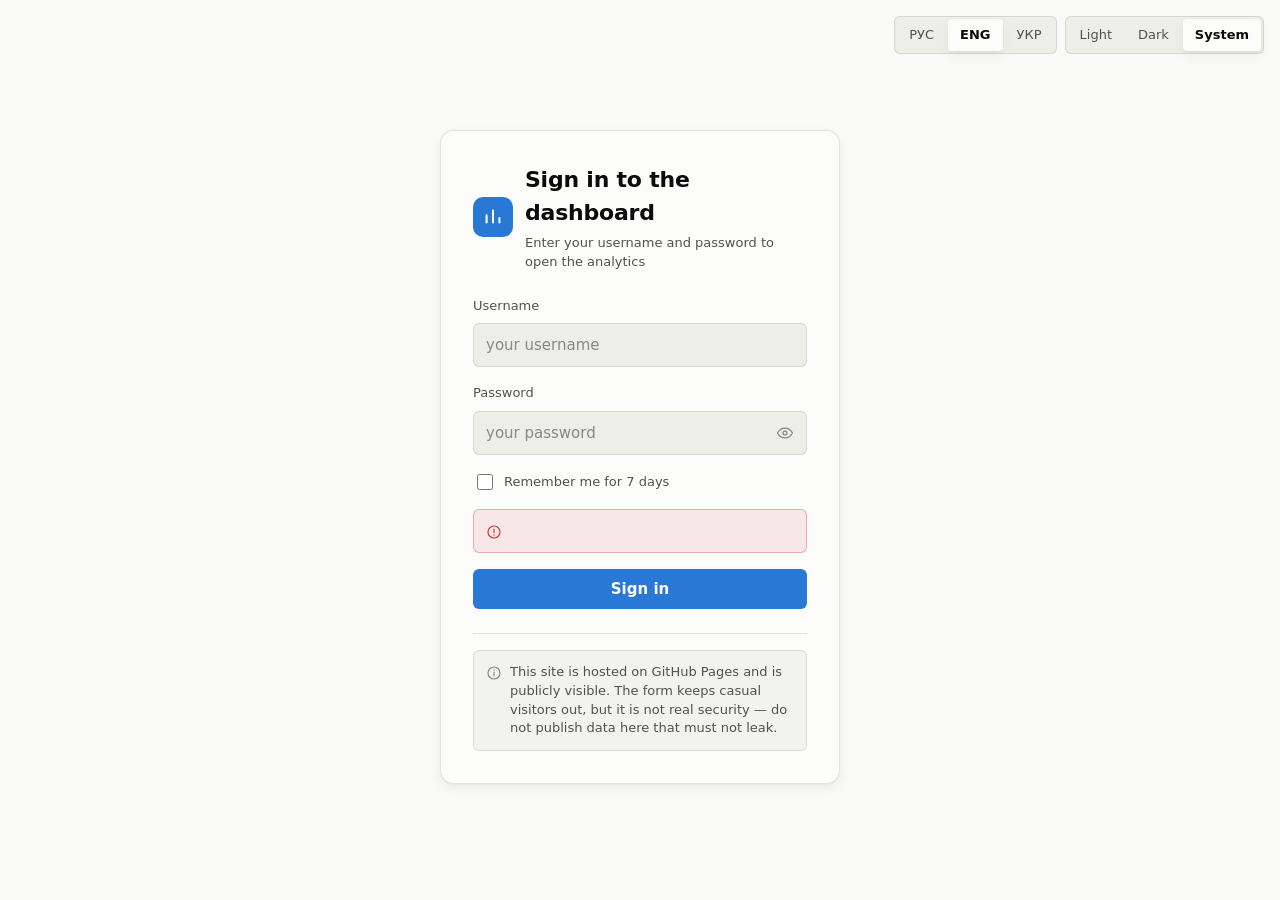
==== app.html @ 71e77566 "Раздел «Проверка аккаунта»: 5 проверок из 11 работают, 6 недоступны через API Проверено живыми запро" ====
<!DOCTYPE html>
<html lang="ru" data-theme="light">
<head>
<meta charset="utf-8">
<meta name="viewport" content="width=device-width, initial-scale=1">
<meta name="theme-color" content="#f9f9f7">
<meta name="robots" content="noindex, nofollow">
<title>Amazon CRM</title>

<script>
  (function () {
    try {
      var mode = localStorage.getItem('dashboard.theme') || 'system';
      var dark = mode === 'dark'
        || (mode === 'system' && window.matchMedia('(prefers-color-scheme: dark)').matches);
      document.documentElement.dataset.theme = dark ? 'dark' : 'light';
      document.querySelector('meta[name="theme-color"]')
        ?.setAttribute('content', dark ? '#0d0d0d' : '#f9f9f7');
    } catch (e) { /* останется светлая тема */ }
  })();
</script>

<link rel="stylesheet" href="assets/css/tokens.css">
<link rel="stylesheet" href="assets/css/base.css">
<link rel="stylesheet" href="assets/css/dashboard.css">
<link rel="stylesheet" href="assets/css/crm.css">
<link rel="stylesheet" href="assets/css/notifications.css">
<link rel="icon" href="data:image/svg+xml,<svg xmlns='http://www.w3.org/2000/svg' viewBox='0 0 32 32'><rect width='32' height='32' rx='7' fill='%232a78d6'/><path d='M8 21V13M16 21V9M24 21V16' stroke='white' stroke-width='2.5' stroke-linecap='round'/></svg>">
</head>

<body>
<div class="crm" id="crm">

  <a class="skip-link" href="#view" data-i18n="nav.skipToContent">Перейти к содержимому</a>

  <!-- ============================ МЕНЮ СЛЕВА ============================ -->
  <aside class="sidebar" id="sidebar">

    <div class="sidebar__brand">
      <span class="sidebar__logo" aria-hidden="true">
        <svg viewBox="0 0 24 24" fill="none">
          <path d="M5 18V10M12 18V5M19 18V13" stroke="currentColor"
                stroke-width="2.2" stroke-linecap="round"/>
        </svg>
      </span>
      <span class="sidebar__title" data-i18n="crm.name">Amazon CRM</span>
    </div>

    <nav class="sidebar__nav" data-i18n-attr="aria-label:crm.workspace">

      <div class="sidebar__section" data-i18n="nav.section.analytics">Аналитика</div>

      <a class="nav-item" href="#/account-check" data-route="account-check">
        <svg class="nav-item__icon" viewBox="0 0 24 24" fill="none" aria-hidden="true">
          <path d="M12 3l7.5 3v5.4c0 4.3-3 8.2-7.5 9.6-4.5-1.4-7.5-5.3-7.5-9.6V6L12 3Z"
                stroke="currentColor" stroke-width="1.8" stroke-linejoin="round"/>
          <path d="M9 12.2l2.1 2.1L15.2 10" stroke="currentColor" stroke-width="1.8"
                stroke-linecap="round" stroke-linejoin="round"/>
        </svg>
        <span class="nav-item__label" data-i18n="nav.accountCheck">Проверка аккаунта</span>
      </a>


      <a class="nav-item nav-item--pending" href="#/products" data-route="products">
        <svg class="nav-item__icon" viewBox="0 0 24 24" fill="none" aria-hidden="true">
          <path d="M20 7.5 12 3 4 7.5v9L12 21l8-4.5v-9Z" stroke="currentColor" stroke-width="1.8"
                stroke-linejoin="round"/>
          <path d="m4 7.5 8 4.5 8-4.5M12 12v9" stroke="currentColor" stroke-width="1.8"
                stroke-linejoin="round"/>
        </svg>
        <span class="nav-item__label" data-i18n="nav.products">Товары</span>
        <span class="nav-item__badge">soon</span>
      </a>

      <a class="nav-item nav-item--pending" href="#/customers" data-route="customers">
        <svg class="nav-item__icon" viewBox="0 0 24 24" fill="none" aria-hidden="true">
          <circle cx="9" cy="8" r="3.2" stroke="currentColor" stroke-width="1.8"/>
          <path d="M3.5 19a5.5 5.5 0 0 1 11 0M16 11a3 3 0 1 0 0-6M17.5 19a5 5 0 0 0-3-4.6"
                stroke="currentColor" stroke-width="1.8" stroke-linecap="round"/>
        </svg>
        <span class="nav-item__label" data-i18n="nav.customers">Покупатели</span>
        <span class="nav-item__badge">soon</span>
      </a>

      <div class="sidebar__section" data-i18n="nav.section.operations">Операции</div>

      <a class="nav-item nav-item--pending" href="#/orders" data-route="orders">
        <svg class="nav-item__icon" viewBox="0 0 24 24" fill="none" aria-hidden="true">
          <path d="M6 4h12l1.5 15.5a1.5 1.5 0 0 1-1.5 1.5H6a1.5 1.5 0 0 1-1.5-1.5L6 4Z"
                stroke="currentColor" stroke-width="1.8" stroke-linejoin="round"/>
          <path d="M9 8a3 3 0 0 0 6 0" stroke="currentColor" stroke-width="1.8" stroke-linecap="round"/>
        </svg>
        <span class="nav-item__label" data-i18n="nav.orders">Заказы</span>
        <span class="nav-item__badge">soon</span>
      </a>

      <a class="nav-item nav-item--pending" href="#/inventory" data-route="inventory">
        <svg class="nav-item__icon" viewBox="0 0 24 24" fill="none" aria-hidden="true">
          <path d="M3 9.5 12 5l9 4.5v9L12 23l-9-4.5v-9Z" stroke="currentColor" stroke-width="1.8"
                stroke-linejoin="round" transform="translate(0,-2)"/>
          <path d="M7 9v4" stroke="currentColor" stroke-width="1.8" stroke-linecap="round"/>
        </svg>
        <span class="nav-item__label" data-i18n="nav.inventory">Остатки</span>
        <span class="nav-item__badge">soon</span>
      </a>

      <a class="nav-item nav-item--pending" href="#/promotions" data-route="promotions">
        <svg class="nav-item__icon" viewBox="0 0 24 24" fill="none" aria-hidden="true">
          <path d="M8.5 15.5 15.5 8.5" stroke="currentColor" stroke-width="1.8" stroke-linecap="round"/>
          <circle cx="9" cy="9" r="1.6" stroke="currentColor" stroke-width="1.6"/>
          <circle cx="15" cy="15" r="1.6" stroke="currentColor" stroke-width="1.6"/>
          <rect x="3.5" y="3.5" width="17" height="17" rx="3" stroke="currentColor" stroke-width="1.8"/>
        </svg>
        <span class="nav-item__label" data-i18n="nav.promotions">Акции и купоны</span>
        <span class="nav-item__badge">soon</span>
      </a>

      <div class="sidebar__section" data-i18n="nav.section.settings">Настройки</div>

      <a class="nav-item nav-item--pending" href="#/sources" data-route="sources">
        <svg class="nav-item__icon" viewBox="0 0 24 24" fill="none" aria-hidden="true">
          <ellipse cx="12" cy="6" rx="7" ry="3" stroke="currentColor" stroke-width="1.8"/>
          <path d="M5 6v12c0 1.7 3.1 3 7 3s7-1.3 7-3V6M5 12c0 1.7 3.1 3 7 3s7-1.3 7-3"
                stroke="currentColor" stroke-width="1.8"/>
        </svg>
        <span class="nav-item__label" data-i18n="nav.sources">Источники данных</span>
        <span class="nav-item__badge">soon</span>
      </a>

    </nav>

    <div class="sidebar__footer">
      <div class="sidebar__controls" style="display:flex; flex-direction:column; gap:var(--sp-2);">
        <div class="segmented" role="radiogroup" data-i18n-attr="aria-label:lang.select" id="lang-controls">
          <button type="button" class="segmented__item" role="radio" data-lang="ru" aria-checked="false">РУС</button>
          <button type="button" class="segmented__item" role="radio" data-lang="en" aria-checked="false">ENG</button>
          <button type="button" class="segmented__item" role="radio" data-lang="uk" aria-checked="false">УКР</button>
        </div>
        <div class="segmented" role="radiogroup" data-i18n-attr="aria-label:theme.toggle" id="theme-controls">
          <button type="button" class="segmented__item" role="radio" data-theme-mode="light"
                  data-i18n="theme.light" aria-checked="false">Светлая</button>
          <button type="button" class="segmented__item" role="radio" data-theme-mode="dark"
                  data-i18n="theme.dark" aria-checked="false">Тёмная</button>
          <button type="button" class="segmented__item" role="radio" data-theme-mode="system"
                  data-i18n="theme.system" aria-checked="false">Как в системе</button>
        </div>
      </div>

      <div class="sidebar__user">
        <span class="sidebar__avatar" id="user-initial" aria-hidden="true"></span>
        <span id="user-name"></span>
      </div>

      <button type="button" class="btn btn--ghost" id="logout" data-i18n="nav.logout">Выйти</button>
    </div>
  </aside>

  <!-- ========================= РАБОЧАЯ ОБЛАСТЬ ========================= -->
  <main class="workspace">

    <header class="workspace__header">
      <button type="button" class="btn btn--icon sidebar__toggle" id="menu-toggle"
              data-i18n-attr="aria-label:nav.expand">
        <svg viewBox="0 0 24 24" fill="none" aria-hidden="true">
          <path d="M4 7h16M4 12h16M4 17h16" stroke="currentColor" stroke-width="1.8"
                stroke-linecap="round"/>
        </svg>
      </button>

      <div class="workspace__titles">
        <h1 class="workspace__title" id="page-title"></h1>
        <p class="workspace__lead" id="page-lead"></p>
      </div>

      <div id="page-controls" style="display:flex; gap:var(--sp-3); flex-wrap:wrap; align-items:center;"></div>

      <!-- Колокольчик: состояние синхронизаций по всем интеграциям -->
      <div id="bell-slot" style="display:flex; align-items:center;"></div>
    </header>

    <div class="workspace__body" id="view"></div>
  </main>

</div>

<script type="module" src="assets/js/app.js"></script>
</body>
</html>
---- assets/css/tokens.css ----
/* ==========================================================================
   Дизайн-токены
   Единственное место, где живут сырые значения цвета, шрифтов и отступов.
   Весь остальной CSS обращается только к переменным по их роли.

   Палитра графиков — валидированный набор из методологии dataviz:
   проверен скриптом validate_palette.js в обоих режимах (adjacent pairs).
     light: worst CVD ΔE 9.1 · normal-vision ΔE 22.9
     dark:  worst CVD ΔE 8.4 · normal-vision ΔE 19.8
   В светлой теме aqua и yellow ниже 3:1 к поверхности — это осознанный
   компромисс палитры, компенсируется прямыми подписями и таблицей.
   Менять хексы здесь можно только вместе с повторным прогоном валидатора.
   ========================================================================== */

:root {
  color-scheme: light;

  /* --- Поверхности --------------------------------------------------- */
  --plane:            #f9f9f7;   /* фон страницы */
  --surface-1:        #fcfcfb;   /* карточки, поверхность графиков */
  --surface-2:        #f2f2ee;   /* вложенные блоки, hover-подложка */
  --surface-sunken:   #eeeee9;   /* поля ввода, треки */

  /* --- Текст ---------------------------------------------------------- */
  --ink-1:            #0b0b0b;   /* основной */
  --ink-2:            #52514e;   /* вторичный */
  --ink-3:            #898781;   /* приглушённый: оси, подписи */
  --ink-on-accent:    #ffffff;

  /* --- Линии ---------------------------------------------------------- */
  --border:           rgba(11, 11, 11, 0.10);
  --border-strong:    rgba(11, 11, 11, 0.18);
  --grid:             #e1e0d9;   /* сетка графика, hairline */
  --axis:             #c3c2b7;   /* базовая линия и оси */

  /* --- Акцент интерфейса ---------------------------------------------- */
  --accent:           #2a78d6;
  --accent-hover:     #256abf;
  --accent-soft:      #cde2fb;
  --focus-ring:       #2a78d6;

  /* --- Категориальная палитра графиков (фиксированный порядок) --------- */
  --series-1:         #2a78d6;   /* blue    */
  --series-2:         #eb6834;   /* orange  */
  --series-3:         #1baf7a;   /* aqua    */
  --series-4:         #eda100;   /* yellow  */
  --series-5:         #e87ba4;   /* magenta */
  --series-6:         #008300;   /* green   */
  --series-7:         #4a3aa7;   /* violet  */
  --series-8:         #e34948;   /* red     */

  /* --- Последовательная шкала (одна тональность, светлая → тёмная) ----- */
  --seq-100:          #cde2fb;
  --seq-250:          #86b6ef;
  --seq-400:          #3987e5;
  --seq-550:          #1c5cab;
  --seq-700:          #0d366b;

  /* --- Статусы (не тематизируются, всегда с иконкой и подписью) -------- */
  --status-good:      #0ca30c;
  --status-warning:   #fab219;
  --status-serious:   #ec835a;
  --status-critical:  #d03b3b;

  /* --- Дельты в статистике -------------------------------------------- */
  --delta-up:         #006300;
  --delta-down:       #d03b3b;

  /* --- Тени ------------------------------------------------------------ */
  --shadow-card:      0 1px 2px rgba(11, 11, 11, 0.04),
                      0 4px 12px rgba(11, 11, 11, 0.05);
  --shadow-pop:       0 4px 16px rgba(11, 11, 11, 0.12),
                      0 1px 3px rgba(11, 11, 11, 0.08);

  /* --- Типографика ----------------------------------------------------- */
  --font-sans:        system-ui, -apple-system, "Segoe UI", Roboto,
                      "Helvetica Neue", Arial, sans-serif;
  --fs-xs:            0.75rem;    /* 12px — оси, мелкие подписи */
  --fs-sm:            0.8125rem;  /* 13px — вторичный текст */
  --fs-base:          0.9375rem;  /* 15px — основной */
  --fs-md:            1.0625rem;  /* 17px — заголовки карточек */
  --fs-lg:            1.375rem;   /* 22px — заголовки секций */
  --fs-stat:          2rem;       /* 32px — значения статистики */
  --fs-hero:          3rem;       /* 48px — главное число */

  /* --- Ритм ------------------------------------------------------------ */
  --sp-1:  4px;
  --sp-2:  8px;
  --sp-3:  12px;
  --sp-4:  16px;
  --sp-5:  24px;
  --sp-6:  32px;
  --sp-7:  48px;

  --radius-sm:  6px;
  --radius-md:  10px;
  --radius-lg:  14px;
  --radius-pill: 999px;

  --transition: 160ms cubic-bezier(0.4, 0, 0.2, 1);

  /* Ширина зазора между соприкасающимися марками графика */
  --mark-gap: 2px;
}

/* ==========================================================================
   Тёмная тема

   Определена в двух областях, и обе обязаны совпадать по содержимому:
     1) :root[data-theme="dark"]      — выбор пользователя, ставится JS
     2) @media prefers-color-scheme   — системная настройка, когда JS не
        успел проставить атрибут (первый кадр, отключённый JS)
   Правка одного блока без второго рассинхронизирует тему.

   Тёмные значения серий — не автоматическая инверсия, а отдельные шаги
   тех же тональностей, подобранные под тёмную поверхность и провалидированные
   как набор.
   ========================================================================== */

:root[data-theme="dark"] {
  color-scheme: dark;

  --plane:            #0d0d0d;
  --surface-1:        #1a1a19;
  --surface-2:        #232322;
  --surface-sunken:   #131312;

  --ink-1:            #ffffff;
  --ink-2:            #c3c2b7;
  --ink-3:            #898781;
  --ink-on-accent:    #ffffff;

  --border:           rgba(255, 255, 255, 0.10);
  --border-strong:    rgba(255, 255, 255, 0.18);
  --grid:             #2c2c2a;
  --axis:             #383835;

  --accent:           #3987e5;
  --accent-hover:     #5598e7;
  --accent-soft:      #184f95;
  --focus-ring:       #5598e7;

  --series-1:         #3987e5;
  --series-2:         #d95926;
  --series-3:         #199e70;
  --series-4:         #c98500;
  --series-5:         #d55181;
  --series-6:         #008300;
  --series-7:         #9085e9;
  --series-8:         #e66767;

  --seq-100:          #0d366b;
  --seq-250:          #184f95;
  --seq-400:          #2a78d6;
  --seq-550:          #5598e7;
  --seq-700:          #9ec5f4;

  --delta-up:         #0ca30c;
  --delta-down:       #d03b3b;

  --shadow-card:      0 1px 2px rgba(0, 0, 0, 0.40),
                      0 4px 12px rgba(0, 0, 0, 0.30);
  --shadow-pop:       0 4px 16px rgba(0, 0, 0, 0.55),
                      0 1px 3px rgba(0, 0, 0, 0.40);
}

@media (prefers-color-scheme: dark) {
  :root:not([data-theme]) {
    color-scheme: dark;

    --plane:            #0d0d0d;
    --surface-1:        #1a1a19;
    --surface-2:        #232322;
    --surface-sunken:   #131312;

    --ink-1:            #ffffff;
    --ink-2:            #c3c2b7;
    --ink-3:            #898781;

    --border:           rgba(255, 255, 255, 0.10);
    --border-strong:    rgba(255, 255, 255, 0.18);
    --grid:             #2c2c2a;
    --axis:             #383835;

    --accent:           #3987e5;
    --accent-hover:     #5598e7;
    --accent-soft:      #184f95;
    --focus-ring:       #5598e7;

    --series-1:         #3987e5;
    --series-2:         #d95926;
    --series-3:         #199e70;
    --series-4:         #c98500;
    --series-5:         #d55181;
    --series-6:         #008300;
    --series-7:         #9085e9;
    --series-8:         #e66767;

    --seq-100:          #0d366b;
    --seq-250:          #184f95;
    --seq-400:          #2a78d6;
    --seq-550:          #5598e7;
    --seq-700:          #9ec5f4;

    --delta-up:         #0ca30c;
    --delta-down:       #d03b3b;

    --shadow-card:      0 1px 2px rgba(0, 0, 0, 0.40),
                        0 4px 12px rgba(0, 0, 0, 0.30);
    --shadow-pop:       0 4px 16px rgba(0, 0, 0, 0.55),
                        0 1px 3px rgba(0, 0, 0, 0.40);
  }
}
---- assets/css/base.css ----
/* ==========================================================================
   База: сброс, типографика и общие компоненты интерфейса
   Используется и страницей входа, и дашбордом.
   ========================================================================== */

*,
*::before,
*::after { box-sizing: border-box; }

html { -webkit-text-size-adjust: 100%; }

body {
  margin: 0;
  min-height: 100vh;
  font-family: var(--font-sans);
  font-size: var(--fs-base);
  line-height: 1.5;
  color: var(--ink-1);
  background: var(--plane);
  -webkit-font-smoothing: antialiased;
}

h1, h2, h3, p, figure { margin: 0; }

button, input, select, textarea {
  font: inherit;
  color: inherit;
}

img, svg { display: block; max-width: 100%; }

/* Видимый фокус только с клавиатуры — мышь его не показывает */
:focus-visible {
  outline: 2px solid var(--focus-ring);
  outline-offset: 2px;
  border-radius: var(--radius-sm);
}

@media (prefers-reduced-motion: reduce) {
  *, *::before, *::after {
    animation-duration: 0.01ms !important;
    transition-duration: 0.01ms !important;
  }
}

/* --- Скрытое, но доступное скринридеру --------------------------------- */
.visually-hidden {
  position: absolute;
  width: 1px; height: 1px;
  margin: -1px; padding: 0;
  overflow: hidden;
  clip: rect(0 0 0 0);
  clip-path: inset(50%);
  white-space: nowrap;
  border: 0;
}

/* Ссылка «сразу к содержимому» — первый Tab на странице */
.skip-link {
  position: absolute;
  top: var(--sp-2);
  left: var(--sp-2);
  z-index: 100;
  padding: var(--sp-2) var(--sp-4);
  background: var(--surface-1);
  color: var(--ink-1);
  border: 1px solid var(--border-strong);
  border-radius: var(--radius-sm);
  text-decoration: none;
  transform: translateY(-200%);
  transition: transform var(--transition);
}
.skip-link:focus { transform: translateY(0); }

/* ==========================================================================
   Кнопки
   ========================================================================== */

.btn {
  display: inline-flex;
  align-items: center;
  justify-content: center;
  gap: var(--sp-2);
  padding: 0 var(--sp-4);
  min-height: 40px;
  border: 1px solid transparent;
  border-radius: var(--radius-sm);
  background: transparent;
  color: var(--ink-1);
  font-size: var(--fs-base);
  font-weight: 500;
  cursor: pointer;
  white-space: nowrap;
  transition: background var(--transition), border-color var(--transition),
              color var(--transition);
}
.btn:disabled { opacity: 0.5; cursor: not-allowed; }

.btn--primary {
  background: var(--accent);
  color: var(--ink-on-accent);
  font-weight: 600;
}
.btn--primary:hover:not(:disabled) { background: var(--accent-hover); }

.btn--ghost { border-color: var(--border); color: var(--ink-2); }
.btn--ghost:hover:not(:disabled) {
  background: var(--surface-2);
  border-color: var(--border-strong);
  color: var(--ink-1);
}

.btn--block { width: 100%; }

/* Кнопка-иконка: 40×40, чтобы попадать пальцем */
.btn--icon {
  width: 40px;
  padding: 0;
  border-color: var(--border);
  color: var(--ink-2);
}
.btn--icon:hover { background: var(--surface-2); color: var(--ink-1); }
.btn--icon svg { width: 18px; height: 18px; }

/* ==========================================================================
   Поля ввода
   ========================================================================== */

.field { display: flex; flex-direction: column; gap: var(--sp-2); }

.field__label {
  font-size: var(--fs-sm);
  font-weight: 500;
  color: var(--ink-2);
}

.input {
  width: 100%;
  min-height: 44px;
  padding: 0 var(--sp-3);
  background: var(--surface-sunken);
  border: 1px solid var(--border);
  border-radius: var(--radius-sm);
  color: var(--ink-1);
  transition: border-color var(--transition), background var(--transition);
}
.input::placeholder { color: var(--ink-3); }
.input:hover { border-color: var(--border-strong); }
.input:focus {
  outline: none;
  border-color: var(--accent);
  box-shadow: 0 0 0 3px var(--accent-soft);
}
.input[aria-invalid="true"] { border-color: var(--status-critical); }

/* Поле пароля с кнопкой показа */
.input-group { position: relative; display: flex; }
.input-group .input { padding-right: 44px; }
.input-group__action {
  position: absolute;
  right: 2px; top: 50%;
  transform: translateY(-50%);
  width: 40px; height: 40px;
  display: grid; place-items: center;
  border: 0; border-radius: var(--radius-sm);
  background: transparent;
  color: var(--ink-3);
  cursor: pointer;
}
.input-group__action:hover { color: var(--ink-1); background: var(--surface-2); }
.input-group__action svg { width: 18px; height: 18px; }

.select {
  min-height: 40px;
  padding: 0 var(--sp-6) 0 var(--sp-3);
  background: var(--surface-1);
  border: 1px solid var(--border);
  border-radius: var(--radius-sm);
  color: var(--ink-1);
  cursor: pointer;
  appearance: none;
  background-image: url("data:image/svg+xml,%3Csvg xmlns='http://www.w3.org/2000/svg' viewBox='0 0 16 16' fill='none' stroke='%23898781' stroke-width='1.6' stroke-linecap='round' stroke-linejoin='round'%3E%3Cpath d='M4 6l4 4 4-4'/%3E%3C/svg%3E");
  background-repeat: no-repeat;
  background-position: right var(--sp-2) center;
  background-size: 16px;
}
.select:hover { border-color: var(--border-strong); }

/* ==========================================================================
   Сегментированный переключатель (язык, тема, пресеты периода)
   ========================================================================== */

.segmented {
  display: inline-flex;
  padding: 2px;
  gap: 2px;
  background: var(--surface-sunken);
  border: 1px solid var(--border);
  border-radius: var(--radius-sm);
}

.segmented__item {
  padding: 0 var(--sp-3);
  min-height: 32px;
  border: 0;
  border-radius: 4px;
  background: transparent;
  color: var(--ink-2);
  font-size: var(--fs-sm);
  font-weight: 500;
  cursor: pointer;
  transition: background var(--transition), color var(--transition);
}
.segmented__item:hover { color: var(--ink-1); }
.segmented__item[aria-pressed="true"],
.segmented__item[aria-checked="true"] {
  background: var(--surface-1);
  color: var(--ink-1);
  font-weight: 600;
  box-shadow: var(--shadow-card);
}

/* ==========================================================================
   Карточка
   ========================================================================== */

.card {
  background: var(--surface-1);
  border: 1px solid var(--border);
  border-radius: var(--radius-lg);
  box-shadow: var(--shadow-card);
}

/* ==========================================================================
   Сообщения
   ========================================================================== */

.alert {
  display: flex;
  align-items: flex-start;
  gap: var(--sp-2);
  padding: var(--sp-3);
  border-radius: var(--radius-sm);
  font-size: var(--fs-sm);
  line-height: 1.45;
}
.alert svg { width: 16px; height: 16px; flex: none; margin-top: 2px; }

.alert--error {
  background: color-mix(in srgb, var(--status-critical) 10%, transparent);
  color: var(--ink-1);
  border: 1px solid color-mix(in srgb, var(--status-critical) 35%, transparent);
}
.alert--error svg { color: var(--status-critical); }

.alert--note {
  background: var(--surface-2);
  color: var(--ink-2);
  border: 1px solid var(--border);
}
.alert--note svg { color: var(--ink-3); }
---- assets/css/dashboard.css ----
/* ==========================================================================
   Дашборд: каркас, плитки статистики, панели графиков, таблицы
   ========================================================================== */

.app {
  min-height: 100dvh;
  display: flex;
  flex-direction: column;
}

/* --- Шапка ------------------------------------------------------------- */

.app__header {
  position: sticky;
  top: 0;
  z-index: 20;
  display: flex;
  align-items: center;
  gap: var(--sp-4);
  flex-wrap: wrap;
  padding: var(--sp-3) var(--sp-5);
  background: color-mix(in srgb, var(--plane) 88%, transparent);
  backdrop-filter: blur(8px);
  border-bottom: 1px solid var(--border);
}

.app__brand {
  display: flex;
  align-items: center;
  gap: var(--sp-3);
  margin-right: auto;
}

.app__logo {
  width: 32px; height: 32px;
  flex: none;
  display: grid; place-items: center;
  border-radius: var(--radius-sm);
  background: var(--accent);
  color: var(--ink-on-accent);
}
.app__logo svg { width: 18px; height: 18px; }

.app__name { font-size: var(--fs-md); font-weight: 600; letter-spacing: -0.01em; }
.app__tagline { font-size: var(--fs-xs); color: var(--ink-3); }

.app__user {
  display: flex;
  align-items: center;
  gap: var(--sp-2);
  font-size: var(--fs-sm);
  color: var(--ink-2);
}
.app__user strong { color: var(--ink-1); font-weight: 600; }

/* --- Основная область --------------------------------------------------- */

.app__main {
  flex: 1;
  width: 100%;
  max-width: 1440px;
  margin: 0 auto;
  padding: var(--sp-5);
  display: flex;
  flex-direction: column;
  gap: var(--sp-5);
}

/* --- Фильтры -----------------------------------------------------------
   Одна строка над всем, что они охватывают. Никаких фильтров внутри
   карточек: иначе числа на соседних графиках перестают сходиться. */

.filters {
  display: flex;
  align-items: center;
  gap: var(--sp-4);
  flex-wrap: wrap;
}

.filters__group {
  display: flex;
  align-items: center;
  gap: var(--sp-2);
}

.filters__label {
  font-size: var(--fs-sm);
  color: var(--ink-2);
  font-weight: 500;
}

.filters__status {
  margin-left: auto;
  display: flex;
  align-items: center;
  gap: var(--sp-2);
  font-size: var(--fs-xs);
  color: var(--ink-3);
}

.filters__dot {
  width: 6px; height: 6px;
  border-radius: 50%;
  background: var(--status-good);
  flex: none;
}

/* --- Плитки статистики -------------------------------------------------- */

.kpi-grid {
  display: grid;
  grid-template-columns: repeat(auto-fit, minmax(220px, 1fr));
  gap: var(--sp-4);
}

.stat {
  padding: var(--sp-5);
  display: flex;
  flex-direction: column;
  gap: var(--sp-3);
  border-radius: var(--radius-lg);
}

/* Инвертированная плитка для главного показателя — их способ задать
   иерархию без увеличения кегля и без цветных заливок */
.stat--dark {
  background: var(--ink-1);
  border-color: transparent;
  color: var(--surface-1);
}
.stat--dark .stat__label { color: color-mix(in srgb, var(--surface-1) 62%, transparent); }
.stat--dark .stat__value { color: var(--surface-1); }

/* Дельта и доля — плашка с подкладкой, а не цветной текст: значение
   остаётся чернильным, цвет живёт на маленьком элементе рядом */
.stat__badge {
  align-self: flex-start;
  display: inline-flex;
  align-items: center;
  gap: var(--sp-1);
  padding: 3px var(--sp-2);
  border-radius: var(--radius-pill);
  font-size: var(--fs-xs);
  font-weight: 600;
  font-variant-numeric: tabular-nums;
}
.stat__badge--up {
  background: color-mix(in srgb, var(--status-good) 14%, transparent);
  color: var(--delta-up);
}
.stat__badge--down {
  background: color-mix(in srgb, var(--status-critical) 14%, transparent);
  color: var(--delta-down);
}
.stat__badge--muted { background: var(--surface-2); color: var(--ink-2); }
.stat--dark .stat__badge--muted {
  background: color-mix(in srgb, var(--surface-1) 16%, transparent);
  color: var(--surface-1);
}

/* Полоса заполнения внутри тёмной плитки: доля расходов читается формой,
   а не только процентом */
.stat__meter {
  height: 5px;
  border-radius: 3px;
  background: color-mix(in srgb, var(--surface-1) 20%, transparent);
  overflow: hidden;
}
.stat__meter span {
  display: block;
  height: 100%;
  border-radius: 3px;
  background: var(--surface-1);
}

/* Подпись набрана капителью с разрядкой — приём 21st.dev: заголовок
   плитки уходит на второй план и не спорит с числом за внимание */
.stat__label {
  font-size: 11px;
  font-weight: 600;
  letter-spacing: 0.07em;
  text-transform: uppercase;
  color: var(--ink-3);
}

/* Пропорциональные цифры: tabular-nums растягивает крупное число */
.stat__value {
  font-size: var(--fs-stat);
  font-weight: 600;
  line-height: 1.1;
  letter-spacing: -0.02em;
}

.stat__delta {
  display: inline-flex;
  align-items: center;
  gap: var(--sp-1);
  font-size: var(--fs-sm);
  color: var(--ink-3);
}

/* Направление несёт не только цвет, но и стрелка со словами рядом */
.stat__delta-value { font-weight: 600; }
.stat__delta--up   .stat__delta-value { color: var(--delta-up); }
.stat__delta--down .stat__delta-value { color: var(--delta-down); }
.stat__delta svg { width: 12px; height: 12px; }

.stat__spark { height: 36px; margin-top: var(--sp-1); }

/* --- Панели графиков ---------------------------------------------------- */

.panels {
  display: grid;
  grid-template-columns: repeat(12, 1fr);
  gap: var(--sp-4);
}

.panel { grid-column: span 12; padding: var(--sp-5); }

@media (min-width: 1000px) {
  .panel--half { grid-column: span 6; }
}

.panel__header {
  display: flex;
  align-items: flex-start;
  gap: var(--sp-4);
  margin-bottom: var(--sp-4);
}

.panel__titles { margin-right: auto; }

.panel__title {
  font-size: var(--fs-md);
  font-weight: 600;
  letter-spacing: -0.01em;
}

.panel__subtitle {
  font-size: var(--fs-sm);
  color: var(--ink-2);
  margin-top: 2px;
}

/* Легенда обязательна от двух серий — идентичность серии не должна
   держаться на одном лишь цвете */
.legend {
  display: flex;
  flex-wrap: wrap;
  gap: var(--sp-4);
  margin-bottom: var(--sp-3);
  font-size: var(--fs-sm);
  color: var(--ink-2);
}

.legend__item { display: inline-flex; align-items: center; gap: var(--sp-2); }

.legend__key { flex: none; border-radius: 2px; }
.legend__key--line { width: 14px; height: 2px; border-radius: 1px; }
.legend__key--rect { width: 10px; height: 10px; }

/* --- Область графика ---------------------------------------------------- */

.chart { position: relative; width: 100%; }

.chart-grid   { stroke: var(--grid); stroke-width: 1; shape-rendering: crispEdges; }
.chart-crosshair { stroke: var(--axis); stroke-width: 1; pointer-events: none; }

.chart-line {
  fill: none;
  stroke-width: 2;
  stroke-linecap: round;
  stroke-linejoin: round;
}

/* Кольцо цвета поверхности вокруг точки: она остаётся читаемой там,
   где пересекает линию или другую точку */
.chart-marker {
  stroke: var(--surface-1);
  stroke-width: 2;
  pointer-events: none;
}

.chart-tick {
  fill: var(--ink-3);
  font-size: 12px;
  font-variant-numeric: tabular-nums;
}

.chart-catlabel { fill: var(--ink-2); font-size: 13px; }

.chart-value,
.chart-endlabel {
  fill: var(--ink-1);
  font-size: 13px;
  font-weight: 600;
  font-variant-numeric: tabular-nums;
}
.chart-endlabel { fill: var(--ink-2); font-size: 12px; }

.chart-surface { cursor: crosshair; }
.chart-hit { cursor: pointer; }
.chart-bar { transition: opacity var(--transition); }
.chart-hit:hover + .chart-bar { opacity: 0.85; }

.chart-sparkline {
  fill: none;
  stroke: var(--ink-3);
  stroke-width: 1.5;
  stroke-linecap: round;
  stroke-linejoin: round;
  vector-effect: non-scaling-stroke;
}
.chart-spark-dot { fill: var(--accent); }

/* Пока данные перезагружаются, держим предыдущую отрисовку приглушённой:
   скелет на её месте дал бы скачок раскладки */
.is-loading .chart,
.is-loading .stat__value { opacity: 0.45; transition: opacity var(--transition); }

/* --- Подсказка ---------------------------------------------------------- */

.chart-tooltip {
  position: absolute;
  top: 0; left: 0;
  z-index: 10;
  min-width: 150px;
  padding: var(--sp-2) var(--sp-3);
  background: var(--surface-1);
  border: 1px solid var(--border-strong);
  border-radius: var(--radius-sm);
  box-shadow: var(--shadow-pop);
  pointer-events: none;
  will-change: transform;
}
.chart-tooltip[hidden] { display: none; }

.chart-tooltip__title {
  font-size: var(--fs-xs);
  color: var(--ink-3);
  margin-bottom: var(--sp-1);
}

.chart-tooltip__row {
  display: flex;
  align-items: center;
  gap: var(--sp-2);
  padding: 2px 0;
}

/* Ключ серии — короткий штрих её цвета, не залитый квадрат */
.chart-tooltip__key {
  width: 12px; height: 2px;
  border-radius: 1px;
  flex: none;
}

.chart-tooltip__name {
  font-size: var(--fs-sm);
  color: var(--ink-2);
  margin-right: auto;
}

/* Значение — сильный элемент: серия читателю уже известна, ему нужно число */
.chart-tooltip__value {
  font-size: var(--fs-sm);
  font-weight: 600;
  color: var(--ink-1);
  font-variant-numeric: tabular-nums;
}

/* --- Таблица-двойник ---------------------------------------------------
   У каждого графика есть табличная версия: она и делает значения
   доступными без наведения, и компенсирует те тональности палитры,
   что не дотягивают до 3:1 на светлой поверхности. */

.table-wrap {
  overflow-x: auto;
  max-height: 420px;
  overflow-y: auto;
}

.data-table {
  width: 100%;
  border-collapse: collapse;
  font-size: var(--fs-sm);
}

.data-table th,
.data-table td {
  padding: var(--sp-2) var(--sp-3);
  text-align: left;
  white-space: nowrap;
  border-bottom: 1px solid var(--border);
}

.data-table th {
  position: sticky;
  top: 0;
  background: var(--surface-1);
  color: var(--ink-2);
  font-weight: 500;
  font-size: var(--fs-xs);
  text-transform: uppercase;
  letter-spacing: 0.04em;
}

.data-table td.num,
.data-table th.num {
  text-align: right;
  font-variant-numeric: tabular-nums;
}

.data-table tbody tr:hover { background: var(--surface-2); }
.data-table tfoot td {
  font-weight: 600;
  border-top: 1px solid var(--border-strong);
  border-bottom: 0;
}

/* Точка цвета серии рядом с названием — идентичность не держится на
   цвете самого текста */
.table-key {
  display: inline-block;
  width: 8px; height: 8px;
  border-radius: 2px;
  margin-right: var(--sp-2);
  vertical-align: baseline;
}

/* --- Подвал ------------------------------------------------------------- */

.app__footer {
  padding: var(--sp-5);
  border-top: 1px solid var(--border);
  font-size: var(--fs-xs);
  color: var(--ink-3);
  display: flex;
  gap: var(--sp-4);
  flex-wrap: wrap;
  justify-content: space-between;
}

@media (max-width: 640px) {
  .app__header { padding: var(--sp-3); }
  .app__main { padding: var(--sp-3); gap: var(--sp-4); }
  .panel { padding: var(--sp-4); }
  .app__tagline { display: none; }
}

/* Пустое состояние: без него график молча рисует ничего и выглядит сломанным */
.chart-empty {
  padding: var(--sp-7) var(--sp-4);
  text-align: center;
  color: var(--ink-3);
  font-size: var(--fs-sm);
}
---- assets/css/crm.css ----
/* ==========================================================================
   Оболочка CRM: меню слева, рабочая область справа
   ========================================================================== */

.crm {
  display: grid;
  grid-template-columns: var(--sidebar-width, 260px) 1fr;
  min-height: 100dvh;
  transition: grid-template-columns var(--transition);
}
.crm[data-collapsed="true"] { --sidebar-width: 68px; }

/* --------------------------------------------------------------- Сайдбар */

.sidebar {
  display: flex;
  flex-direction: column;
  gap: var(--sp-2);
  padding: var(--sp-4) var(--sp-3);
  background: var(--surface-1);
  border-right: 1px solid var(--border);
  position: sticky;
  top: 0;
  height: 100dvh;
  overflow-y: auto;
  overflow-x: hidden;
}

.sidebar__brand {
  display: flex;
  align-items: center;
  gap: var(--sp-3);
  padding: var(--sp-2);
  margin-bottom: var(--sp-3);
  min-height: 44px;
}

.sidebar__logo {
  width: 32px; height: 32px;
  flex: none;
  display: grid; place-items: center;
  border-radius: var(--radius-sm);
  background: var(--accent);
  color: var(--ink-on-accent);
}
.sidebar__logo svg { width: 18px; height: 18px; }

.sidebar__title {
  font-size: var(--fs-md);
  font-weight: 600;
  letter-spacing: -0.01em;
  white-space: nowrap;
}

.sidebar__section {
  padding: var(--sp-4) var(--sp-2) var(--sp-1);
  font-size: var(--fs-xs);
  font-weight: 600;
  text-transform: uppercase;
  letter-spacing: 0.06em;
  color: var(--ink-3);
  white-space: nowrap;
}

.sidebar__nav { display: flex; flex-direction: column; gap: 2px; }

.nav-item {
  display: flex;
  align-items: center;
  gap: var(--sp-3);
  padding: var(--sp-2) var(--sp-3);
  min-height: 40px;
  border-radius: var(--radius-sm);
  color: var(--ink-2);
  text-decoration: none;
  font-size: var(--fs-base);
  white-space: nowrap;
  transition: background var(--transition), color var(--transition);
}
.nav-item:hover { background: var(--surface-2); color: var(--ink-1); }

/* Активный пункт держится не только цветом: слева стоит полоса-указатель */
.nav-item[aria-current="page"] {
  background: var(--surface-2);
  color: var(--ink-1);
  font-weight: 600;
  box-shadow: inset 3px 0 0 var(--accent);
}

.nav-item__icon { width: 18px; height: 18px; flex: none; }
.nav-item__label { overflow: hidden; text-overflow: ellipsis; }

/* Пункт, который ещё не наполнен — видно, что он задел на будущее */
.nav-item--pending { opacity: 0.55; }
.nav-item__badge {
  margin-left: auto;
  padding: 1px 6px;
  border-radius: var(--radius-pill);
  background: var(--surface-sunken);
  color: var(--ink-3);
  font-size: 10px;
  font-weight: 600;
  letter-spacing: 0.04em;
}

.sidebar__footer {
  margin-top: auto;
  padding-top: var(--sp-4);
  border-top: 1px solid var(--border);
  display: flex;
  flex-direction: column;
  gap: var(--sp-3);
}

.sidebar__user {
  display: flex;
  align-items: center;
  gap: var(--sp-3);
  padding: var(--sp-2);
  font-size: var(--fs-sm);
  color: var(--ink-2);
  white-space: nowrap;
}
.sidebar__avatar {
  width: 28px; height: 28px;
  flex: none;
  display: grid; place-items: center;
  border-radius: 50%;
  background: var(--surface-sunken);
  color: var(--ink-1);
  font-size: var(--fs-xs);
  font-weight: 600;
  text-transform: uppercase;
}

/* В свёрнутом виде остаются только иконки */
.crm[data-collapsed="true"] .sidebar__title,
.crm[data-collapsed="true"] .sidebar__section,
.crm[data-collapsed="true"] .nav-item__label,
.crm[data-collapsed="true"] .nav-item__badge,
.crm[data-collapsed="true"] .sidebar__user span,
.crm[data-collapsed="true"] .sidebar__controls { display: none; }
.crm[data-collapsed="true"] .sidebar__section {
  display: block;
  height: 1px;
  padding: var(--sp-3) 0 0;
  overflow: hidden;
}

/* ------------------------------------------------------- Рабочая область */

.workspace {
  display: flex;
  flex-direction: column;
  min-width: 0;                 /* иначе широкая таблица распирает грид */
  background: var(--plane);
}

.workspace__header {
  position: sticky;
  top: 0;
  z-index: 15;
  display: flex;
  align-items: flex-start;
  gap: var(--sp-4);
  flex-wrap: wrap;
  padding: var(--sp-4) var(--sp-5);
  background: color-mix(in srgb, var(--plane) 88%, transparent);
  backdrop-filter: blur(8px);
  border-bottom: 1px solid var(--border);
}

.workspace__titles { margin-right: auto; min-width: 0; }
.workspace__title {
  font-size: var(--fs-lg);
  font-weight: 600;
  letter-spacing: -0.015em;
}
.workspace__lead {
  font-size: var(--fs-sm);
  color: var(--ink-2);
  margin-top: 2px;
}

.workspace__body {
  padding: var(--sp-5);
  display: flex;
  flex-direction: column;
  gap: var(--sp-5);
}

/* ------------------------------------------------------------- Состояния */

.state {
  padding: var(--sp-7) var(--sp-5);
  text-align: center;
  color: var(--ink-2);
  font-size: var(--fs-sm);
  line-height: 1.6;
}
.state code {
  display: inline-block;
  margin-top: var(--sp-2);
  padding: var(--sp-2) var(--sp-3);
  background: var(--surface-sunken);
  border: 1px solid var(--border);
  border-radius: var(--radius-sm);
  font-family: ui-monospace, "SF Mono", Menlo, monospace;
  font-size: var(--fs-xs);
  color: var(--ink-1);
  user-select: all;
}

/* Полоса «выгрузка ещё идёт» — статус, поэтому с иконкой и текстом,
   а не одним лишь цветом */
.banner {
  display: flex;
  align-items: center;
  gap: var(--sp-2);
  padding: var(--sp-3) var(--sp-4);
  border-radius: var(--radius-md);
  background: color-mix(in srgb, var(--status-warning) 14%, transparent);
  border: 1px solid color-mix(in srgb, var(--status-warning) 40%, transparent);
  font-size: var(--fs-sm);
  color: var(--ink-1);
}
.banner svg { width: 16px; height: 16px; flex: none; color: var(--status-warning); }

/* ------------------------------------------------ Таблица расходных статей */

.breakdown { width: 100%; border-collapse: collapse; font-size: var(--fs-sm); }

.breakdown th,
.breakdown td {
  padding: var(--sp-3);
  border-bottom: 1px solid var(--border);
  text-align: left;
}
.breakdown th {
  font-size: var(--fs-xs);
  font-weight: 500;
  color: var(--ink-2);
  text-transform: uppercase;
  letter-spacing: 0.04em;
}
.breakdown td.num,
.breakdown th.num { text-align: right; font-variant-numeric: tabular-nums; }

.breakdown tbody tr:hover { background: var(--surface-2); }

.breakdown__group td {
  font-weight: 600;
  background: var(--surface-2);
}

/* Строка исходного типа Amazon внутри статьи */
.breakdown__detail td:first-child { padding-left: var(--sp-6); color: var(--ink-2); }
.breakdown__detail td { border-bottom-style: dashed; }

.breakdown__total td {
  font-weight: 600;
  border-top: 2px solid var(--border-strong);
  border-bottom: 0;
}

.amount--negative { color: var(--delta-down); }
.amount--positive { color: var(--delta-up); }

/* Мини-полоса доли рядом с числом: длина повторяет процент, поэтому
   сравнение идёт глазом, а не чтением цифр */
.share-bar {
  display: inline-block;
  height: 6px;
  border-radius: 3px;
  background: var(--accent);
  vertical-align: middle;
  margin-right: var(--sp-2);
  min-width: 2px;
}

/* --------------------------------------------------------------- Мобильно */

.sidebar__toggle { display: none; }

@media (max-width: 900px) {
  .crm { grid-template-columns: 1fr; }

  .sidebar {
    position: fixed;
    inset: 0 auto 0 0;
    width: 260px;
    z-index: 40;
    transform: translateX(-100%);
    transition: transform var(--transition);
    box-shadow: var(--shadow-pop);
  }
  .crm[data-mobile-open="true"] .sidebar { transform: translateX(0); }

  .sidebar__toggle { display: inline-flex; }

  .crm[data-mobile-open="true"]::after {
    content: "";
    position: fixed;
    inset: 0;
    z-index: 30;
    background: rgba(0, 0, 0, 0.45);
  }

  .workspace__body { padding: var(--sp-4); }
  .workspace__header { padding: var(--sp-3) var(--sp-4); }
}

/* ==========================================================================
   Раздел «Проверка аккаунта»
   ========================================================================== */

.check-grid {
  display: grid;
  grid-template-columns: repeat(auto-fit, minmax(340px, 1fr));
  gap: var(--sp-4);
}

.check-card {
  padding: var(--sp-5);
  display: flex;
  flex-direction: column;
  gap: var(--sp-3);
}

/* Недоступная проверка приглушена, но остаётся на виду: спрятать её значило
   бы создать впечатление, что аккаунт проверен целиком */
.check-card--off { opacity: 0.62; }

.check-card__head {
  display: flex;
  align-items: flex-start;
  gap: var(--sp-3);
}
.check-card__titles { flex: 1; min-width: 0; }
.check-card__title { font-size: var(--fs-base); font-weight: 600; }
.check-card__state {
  font-size: 11px;
  font-weight: 600;
  letter-spacing: 0.06em;
  text-transform: uppercase;
  color: var(--ink-3);
  margin-top: 2px;
}

.check-card__count {
  font-size: var(--fs-lg);
  font-weight: 600;
  letter-spacing: -0.02em;
  color: var(--ink-3);
}
.check-card__count--attention { color: var(--ink-1); }

.check-card__message { font-size: var(--fs-sm); color: var(--ink-2); line-height: 1.5; }
.check-card__note { font-size: var(--fs-xs); color: var(--ink-3); line-height: 1.5; }

.check-card__ahr { display: flex; align-items: center; gap: var(--sp-3); }
.check-card__ahr-score {
  font-size: var(--fs-stat);
  font-weight: 600;
  letter-spacing: -0.02em;
}

.check-card__details > summary {
  cursor: pointer;
  font-size: var(--fs-sm);
  color: var(--accent);
  list-style: none;
}
.check-card__details > summary::-webkit-details-marker { display: none; }
.check-card__details[open] > summary { margin-bottom: var(--sp-3); }
---- assets/css/notifications.css ----
/* ==========================================================================
   Колокольчик, модальное окно синхронизаций и страница логов
   ========================================================================== */

/* --------------------------------------------------------------- Колокольчик */

.bell { position: relative; flex: none; }

.bell__badge {
  position: absolute;
  top: 6px;
  right: 6px;
  width: 9px;
  height: 9px;
  border-radius: 50%;
  /* Кольцо цветом подложки: точка остаётся видимой на любом фоне шапки */
  box-shadow: 0 0 0 2px var(--plane);
}
.bell__badge[hidden] { display: none; }
.bell__badge--error   { background: var(--status-critical); }
.bell__badge--partial { background: var(--status-warning); }

/* ------------------------------------------------------------ Значки статуса
   Статус несут форма и подпись рядом, а не только цвет: два кружка одного
   размера неразличимы при дальтонизме. */

.status-icon { width: 16px; height: 16px; flex: none; }
.status-icon circle { fill: currentColor; opacity: 0.16; }
.status-icon path { stroke: currentColor; }

.status-icon--ok      { color: var(--status-good); }
.status-icon--partial { color: var(--status-warning); }
.status-icon--error   { color: var(--status-critical); }

/* ------------------------------------------------------------ Модальное окно */

.sync-modal {
  width: min(520px, calc(100vw - 2 * var(--sp-4)));
  max-height: min(640px, calc(100vh - 2 * var(--sp-5)));
  padding: 0;
  border: 1px solid var(--border-strong);
  border-radius: var(--radius-lg);
  background: var(--surface-1);
  color: var(--ink-1);
  box-shadow: var(--shadow-pop);
  overflow: hidden;
  display: flex;
  flex-direction: column;
}
.sync-modal::backdrop { background: rgba(0, 0, 0, 0.45); }
.sync-modal:not([open]) { display: none; }

.sync-modal__header {
  display: flex;
  align-items: center;
  gap: var(--sp-3);
  padding: var(--sp-4) var(--sp-4) var(--sp-3);
  border-bottom: 1px solid var(--border);
}
.sync-modal__title {
  font-size: var(--fs-md);
  font-weight: 600;
  margin-right: auto;
}

.sync-modal__summary {
  display: flex;
  flex-wrap: wrap;
  gap: var(--sp-3);
  padding: var(--sp-3) var(--sp-4);
  font-size: var(--fs-sm);
  color: var(--ink-2);
  background: var(--surface-2);
  border-bottom: 1px solid var(--border);
}
.sync-modal__alarm { color: var(--status-critical); font-weight: 600; }

.sync-list {
  margin: 0;
  padding: var(--sp-2) 0;
  list-style: none;
  overflow-y: auto;
  flex: 1;
}

.sync-list__divider {
  padding: var(--sp-3) var(--sp-4) var(--sp-1);
  font-size: var(--fs-xs);
  font-weight: 600;
  text-transform: uppercase;
  letter-spacing: 0.06em;
  color: var(--ink-3);
}

.sync-empty {
  padding: var(--sp-6) var(--sp-4);
  text-align: center;
  color: var(--ink-3);
  font-size: var(--fs-sm);
}

.sync-modal__footer {
  padding: var(--sp-3) var(--sp-4);
  border-top: 1px solid var(--border);
  text-align: center;
}
.sync-modal__more {
  font-size: var(--fs-sm);
  font-weight: 500;
  color: var(--accent);
  text-decoration: none;
}
.sync-modal__more:hover { text-decoration: underline; }

/* ------------------------------------------------------------- Строка записи */

.sync-row {
  display: flex;
  align-items: flex-start;
  gap: var(--sp-3);
  padding: var(--sp-3) var(--sp-4);
}
.sync-row + .sync-row { border-top: 1px solid var(--border); }

/* Текущее состояние интеграции — выделено подложкой, а не цветом текста */
.sync-row--current { background: var(--surface-2); }

.sync-row__body { min-width: 0; flex: 1; }

.sync-row__head {
  display: flex;
  align-items: baseline;
  gap: var(--sp-2);
  flex-wrap: wrap;
}
.sync-row__source { font-weight: 600; font-size: var(--fs-base); }
.sync-row__status { font-size: var(--fs-xs); color: var(--ink-3); }

.sync-row__time {
  display: block;
  font-size: var(--fs-xs);
  color: var(--ink-3);
  font-variant-numeric: tabular-nums;
  margin-top: 2px;
}

.sync-row__message {
  font-size: var(--fs-sm);
  color: var(--ink-2);
  margin-top: var(--sp-2);
  line-height: 1.45;
}

/* Причина сбоя — человеческой формулировкой, с отбивкой слева */
.sync-row__reason {
  font-size: var(--fs-sm);
  color: var(--ink-1);
  margin-top: var(--sp-2);
  padding-left: var(--sp-3);
  border-left: 2px solid var(--status-critical);
  line-height: 1.45;
}

.sync-row__next {
  font-size: var(--fs-xs);
  color: var(--ink-3);
  margin-top: var(--sp-2);
}

/* ========================================================== Страница логов */

.logs {
  min-height: 100dvh;
  display: flex;
  flex-direction: column;
  background: var(--plane);
}

.logs__header {
  display: flex;
  align-items: center;
  gap: var(--sp-4);
  flex-wrap: wrap;
  padding: var(--sp-4) var(--sp-5);
  border-bottom: 1px solid var(--border);
  background: var(--surface-1);
}
.logs__back {
  display: inline-flex;
  align-items: center;
  gap: var(--sp-2);
  color: var(--ink-2);
  text-decoration: none;
  font-size: var(--fs-sm);
}
.logs__back:hover { color: var(--ink-1); }
.logs__back svg { width: 16px; height: 16px; }

.logs__titles { margin-right: auto; }
.logs__title { font-size: var(--fs-lg); font-weight: 600; letter-spacing: -0.015em; }
.logs__lead { font-size: var(--fs-sm); color: var(--ink-2); margin-top: 2px; }

.logs__body {
  flex: 1;
  width: 100%;
  max-width: 1100px;
  margin: 0 auto;
  padding: var(--sp-5);
  display: flex;
  flex-direction: column;
  gap: var(--sp-4);
}

.logs__stats {
  display: grid;
  grid-template-columns: repeat(auto-fit, minmax(160px, 1fr));
  gap: var(--sp-3);
}

.logs__filters {
  display: flex;
  align-items: center;
  gap: var(--sp-3);
  flex-wrap: wrap;
}

/* Одна запись журнала: раскрывается по клику до технических подробностей */
.log-entry {
  border: 1px solid var(--border);
  border-radius: var(--radius-md);
  background: var(--surface-1);
  overflow: hidden;
}
.log-entry + .log-entry { margin-top: var(--sp-2); }

.log-entry__summary {
  display: flex;
  align-items: center;
  gap: var(--sp-3);
  padding: var(--sp-3) var(--sp-4);
  cursor: pointer;
  list-style: none;
  user-select: none;
}
.log-entry__summary::-webkit-details-marker { display: none; }
.log-entry__summary:hover { background: var(--surface-2); }

.log-entry__when {
  font-variant-numeric: tabular-nums;
  font-size: var(--fs-sm);
  color: var(--ink-2);
  white-space: nowrap;
}
.log-entry__source { font-weight: 600; font-size: var(--fs-sm); }
.log-entry__msg {
  font-size: var(--fs-sm);
  color: var(--ink-2);
  margin-right: auto;
  overflow: hidden;
  text-overflow: ellipsis;
  white-space: nowrap;
}
.log-entry__chevron { width: 16px; height: 16px; color: var(--ink-3); flex: none; }
.log-entry[open] .log-entry__chevron { transform: rotate(90deg); }

.log-entry__details {
  padding: var(--sp-4);
  border-top: 1px solid var(--border);
  background: var(--surface-2);
  display: grid;
  grid-template-columns: repeat(auto-fit, minmax(220px, 1fr));
  gap: var(--sp-3) var(--sp-5);
}

.log-field__label {
  font-size: var(--fs-xs);
  text-transform: uppercase;
  letter-spacing: 0.05em;
  color: var(--ink-3);
}
.log-field__value {
  font-size: var(--fs-sm);
  color: var(--ink-1);
  margin-top: 2px;
  word-break: break-word;
}
.log-field--wide { grid-column: 1 / -1; }

.log-field__value code {
  font-family: ui-monospace, "SF Mono", Menlo, monospace;
  font-size: 0.92em;
  background: var(--surface-sunken);
  border: 1px solid var(--border);
  border-radius: 4px;
  padding: 1px 5px;
}

@media (max-width: 640px) {
  .logs__body { padding: var(--sp-4); }
  .log-entry__msg { display: none; }
}
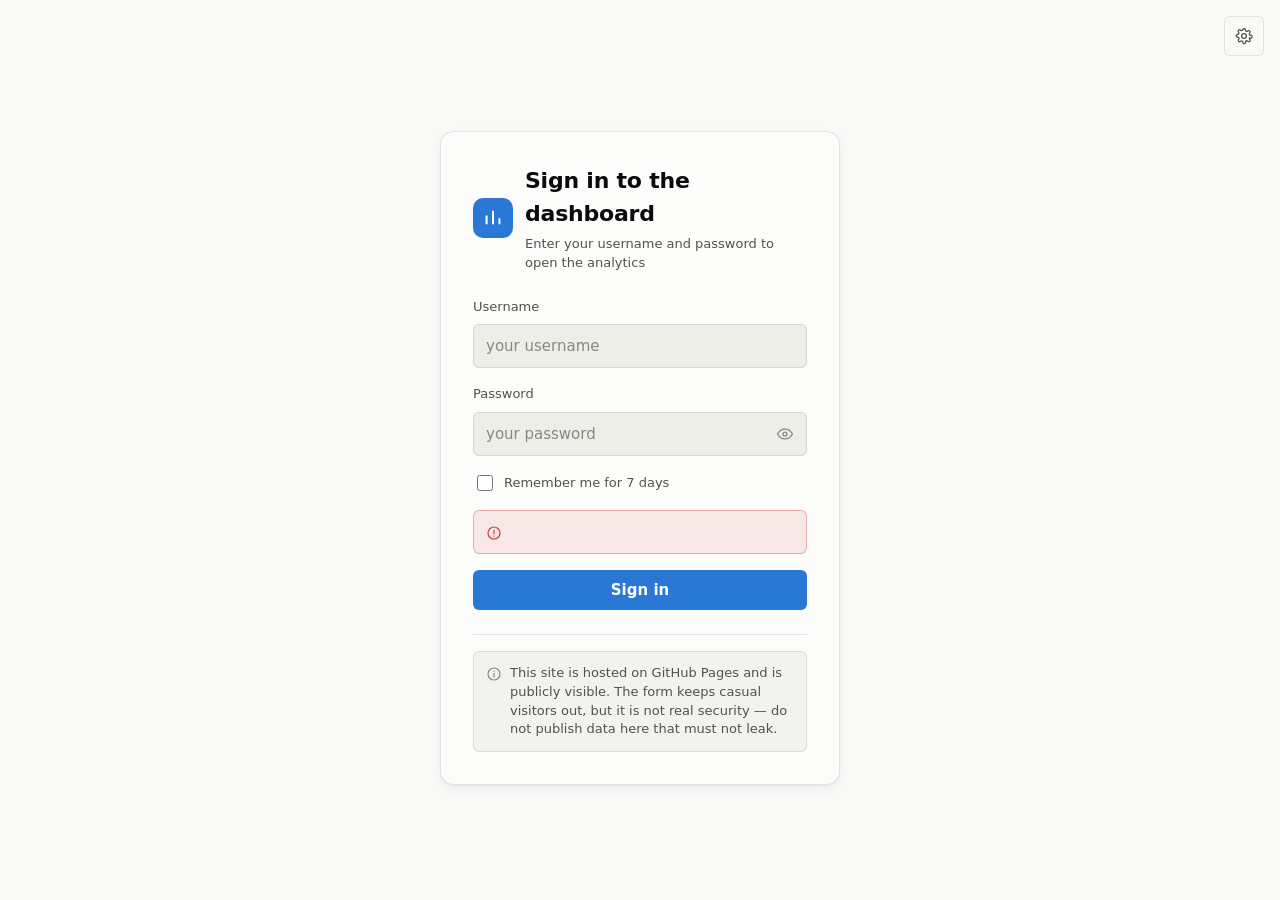
==== commit c41c7add: "Настройки: язык, часовой пояс и тема одним окном Кнопка в правом верхнем углу на всех трёх страницах" ====
--- a/app.html
+++ b/app.html
@@ -24,7 +24,10 @@
 <link rel="stylesheet" href="assets/css/base.css">
 <link rel="stylesheet" href="assets/css/dashboard.css">
 <link rel="stylesheet" href="assets/css/crm.css">
+<link rel="stylesheet" href="assets/css/sales.css">
+<link rel="stylesheet" href="assets/css/wiki.css">
 <link rel="stylesheet" href="assets/css/notifications.css">
+<link rel="stylesheet" href="assets/css/settings.css">
 <link rel="icon" href="data:image/svg+xml,<svg xmlns='http://www.w3.org/2000/svg' viewBox='0 0 32 32'><rect width='32' height='32' rx='7' fill='%232a78d6'/><path d='M8 21V13M16 21V9M24 21V16' stroke='white' stroke-width='2.5' stroke-linecap='round'/></svg>">
 </head>
 
@@ -60,6 +63,17 @@
         <span class="nav-item__label" data-i18n="nav.accountCheck">Проверка аккаунта</span>
       </a>
 
+
+      <a class="nav-item" href="#/weekly-sales" data-route="weekly-sales">
+        <svg class="nav-item__icon" viewBox="0 0 24 24" fill="none" aria-hidden="true">
+          <path d="M4 19V5" stroke="currentColor" stroke-width="1.8" stroke-linecap="round"/>
+          <path d="M4 19h16" stroke="currentColor" stroke-width="1.8" stroke-linecap="round"/>
+          <rect x="7" y="12" width="3" height="5" rx="1" stroke="currentColor" stroke-width="1.8"/>
+          <rect x="12.5" y="8" width="3" height="9" rx="1" stroke="currentColor" stroke-width="1.8"/>
+          <rect x="18" y="10" width="3" height="7" rx="1" stroke="currentColor" stroke-width="1.8"/>
+        </svg>
+        <span class="nav-item__label" data-i18n="nav.weeklySales">Продажи по неделям</span>
+      </a>
 
       <a class="nav-item nav-item--pending" href="#/products" data-route="products">
         <svg class="nav-item__icon" viewBox="0 0 24 24" fill="none" aria-hidden="true">
@@ -115,6 +129,16 @@
         <span class="nav-item__badge">soon</span>
       </a>
 
+      <a class="nav-item" href="#/wiki" data-route="wiki">
+        <svg class="nav-item__icon" viewBox="0 0 24 24" fill="none" aria-hidden="true">
+          <path d="M4 5.5A1.5 1.5 0 0 1 5.5 4H10a2 2 0 0 1 2 2v13a1.6 1.6 0 0 0-1.6-1.5H4V5.5Z"
+                stroke="currentColor" stroke-width="1.8" stroke-linejoin="round"/>
+          <path d="M20 5.5A1.5 1.5 0 0 0 18.5 4H14a2 2 0 0 0-2 2v13a1.6 1.6 0 0 1 1.6-1.5H20V5.5Z"
+                stroke="currentColor" stroke-width="1.8" stroke-linejoin="round"/>
+        </svg>
+        <span class="nav-item__label" data-i18n="nav.wiki">Вики</span>
+      </a>
+
       <div class="sidebar__section" data-i18n="nav.section.settings">Настройки</div>
 
       <a class="nav-item nav-item--pending" href="#/sources" data-route="sources">
@@ -130,22 +154,6 @@
     </nav>
 
     <div class="sidebar__footer">
-      <div class="sidebar__controls" style="display:flex; flex-direction:column; gap:var(--sp-2);">
-        <div class="segmented" role="radiogroup" data-i18n-attr="aria-label:lang.select" id="lang-controls">
-          <button type="button" class="segmented__item" role="radio" data-lang="ru" aria-checked="false">РУС</button>
-          <button type="button" class="segmented__item" role="radio" data-lang="en" aria-checked="false">ENG</button>
-          <button type="button" class="segmented__item" role="radio" data-lang="uk" aria-checked="false">УКР</button>
-        </div>
-        <div class="segmented" role="radiogroup" data-i18n-attr="aria-label:theme.toggle" id="theme-controls">
-          <button type="button" class="segmented__item" role="radio" data-theme-mode="light"
-                  data-i18n="theme.light" aria-checked="false">Светлая</button>
-          <button type="button" class="segmented__item" role="radio" data-theme-mode="dark"
-                  data-i18n="theme.dark" aria-checked="false">Тёмная</button>
-          <button type="button" class="segmented__item" role="radio" data-theme-mode="system"
-                  data-i18n="theme.system" aria-checked="false">Как в системе</button>
-        </div>
-      </div>
-
       <div class="sidebar__user">
         <span class="sidebar__avatar" id="user-initial" aria-hidden="true"></span>
         <span id="user-name"></span>
@@ -174,8 +182,11 @@
 
       <div id="page-controls" style="display:flex; gap:var(--sp-3); flex-wrap:wrap; align-items:center;"></div>
 
-      <!-- Колокольчик: состояние синхронизаций по всем интеграциям -->
-      <div id="bell-slot" style="display:flex; align-items:center;"></div>
+      <!-- Правый верхний угол: журнал синхронизаций и настройки -->
+      <div class="toolbar">
+        <div id="bell-slot" style="display:flex; align-items:center;"></div>
+        <div id="settings-slot" style="display:flex; align-items:center;"></div>
+      </div>
     </header>
 
     <div class="workspace__body" id="view"></div>
--- a/assets/css/sales.css
+++ b/assets/css/sales.css
@@ -0,0 +1,101 @@
+/* ==========================================================================
+   Раздел «Продажи по неделям».
+
+   Здесь только фильтр товаров: плитки, панели, таблицы и графики берутся
+   из общих файлов без изменений.
+   ========================================================================== */
+
+/* --- Фильтр товаров: семья целиком или отдельные вариации ---------------- */
+
+.picker { position: relative; }
+
+.picker__button {
+  min-width: 190px;
+  max-width: 280px;
+  text-align: left;
+  overflow: hidden;
+  white-space: nowrap;
+  text-overflow: ellipsis;
+}
+
+/* Панель кладётся поверх содержимого, а не раздвигает шапку: иначе при
+   каждом открытии графики съезжают вниз и перерисовываются. */
+.picker__panel {
+  position: absolute;
+  z-index: 40;
+  top: calc(100% + var(--sp-2));
+  right: 0;
+  width: min(420px, calc(100vw - var(--sp-6)));
+  padding: var(--sp-3);
+  display: flex;
+  flex-direction: column;
+  gap: var(--sp-2);
+  background: var(--surface-1);
+  border: 1px solid var(--border);
+  border-radius: var(--radius-md, 10px);
+  box-shadow: 0 16px 40px rgba(11, 11, 11, 0.14);
+}
+
+.picker__panel[hidden] { display: none; }
+
+.picker__list {
+  max-height: 360px;
+  overflow-y: auto;
+  display: flex;
+  flex-direction: column;
+  gap: 2px;
+}
+
+.picker__group + .picker__group {
+  border-top: 1px solid var(--border);
+  padding-top: 2px;
+  margin-top: 2px;
+}
+
+.picker__row {
+  display: flex;
+  align-items: center;
+  gap: var(--sp-2);
+  padding: var(--sp-2);
+  border-radius: var(--radius-sm);
+  cursor: pointer;
+  font-size: var(--fs-sm);
+}
+
+.picker__row:hover { background: var(--surface-2); }
+
+.picker__row--family { font-weight: 550; }
+
+/* Название длинное почти всегда — режем его, а не переносим: иначе строка
+   вырастает на пять строк и список перестаёт просматриваться. */
+.picker__name {
+  flex: 1;
+  min-width: 0;
+  overflow: hidden;
+  white-space: nowrap;
+  text-overflow: ellipsis;
+}
+
+.picker__asin {
+  font-family: var(--font-mono, ui-monospace, monospace);
+  font-size: var(--fs-xs, 11px);
+  color: var(--ink-3);
+}
+
+.picker__count {
+  color: var(--ink-2);
+  font-variant-numeric: tabular-nums;
+}
+
+.picker__children { padding-left: var(--sp-4); }
+
+.picker__children > summary {
+  padding: var(--sp-1) var(--sp-2);
+  font-size: var(--fs-xs, 11px);
+  color: var(--ink-3);
+  cursor: pointer;
+}
+
+.picker__empty { padding: var(--sp-3); color: var(--ink-3); }
+
+.picker__actions { display: flex; justify-content: flex-end; }
--- a/assets/css/wiki.css
+++ b/assets/css/wiki.css
@@ -0,0 +1,175 @@
+/* ==========================================================================
+   Раздел «Вики»: список статей слева, статья справа.
+
+   Здесь же типографика статьи (.prose) — она нужна только тут, а в общий
+   base.css попала бы стилями, которые больше нигде не применяются.
+   ========================================================================== */
+
+.wiki {
+  display: grid;
+  grid-template-columns: minmax(220px, 280px) minmax(0, 1fr);
+  gap: var(--sp-4);
+  align-items: start;
+}
+
+/* Список липнет к верху: статья длинная, и прокручивая её, читатель теряет
+   навигацию из виду */
+.wiki__list {
+  position: sticky;
+  top: var(--sp-4);
+  padding: var(--sp-2);
+  display: flex;
+  flex-direction: column;
+  gap: 2px;
+  max-height: calc(100vh - var(--sp-8, 64px));
+  overflow-y: auto;
+}
+
+.wiki__item {
+  display: flex;
+  flex-direction: column;
+  gap: 2px;
+  padding: var(--sp-2) var(--sp-3);
+  text-align: left;
+  background: none;
+  border: 0;
+  border-radius: var(--radius-sm);
+  color: var(--ink-2);
+  cursor: pointer;
+  font: inherit;
+}
+
+.wiki__item:hover { background: var(--surface-2); color: var(--ink-1); }
+
+.wiki__item--current {
+  background: var(--surface-2);
+  color: var(--ink-1);
+  font-weight: 550;
+  /* Полоса слева, а не заливка цветом: активный пункт должен читаться и
+     в монохроме, и при forced-colors */
+  box-shadow: inset 2px 0 0 var(--accent);
+}
+
+.wiki__item-title { line-height: 1.35; }
+
+.wiki__item-tags {
+  font-size: var(--fs-xs, 11px);
+  color: var(--ink-3);
+}
+
+.wiki__empty { padding: var(--sp-3); color: var(--ink-3); }
+
+.wiki__article { padding: var(--sp-5) var(--sp-5) var(--sp-6); }
+
+.wiki__head { margin-bottom: var(--sp-4); }
+
+.wiki__title {
+  margin: 0;
+  font-size: var(--fs-2xl, 26px);
+  line-height: 1.2;
+}
+
+.wiki__meta {
+  margin: var(--sp-2) 0 0;
+  font-size: var(--fs-sm);
+  color: var(--ink-3);
+}
+
+.wiki__notice {
+  margin: var(--sp-3) 0 0;
+  padding: var(--sp-2) var(--sp-3);
+  background: var(--surface-2);
+  border-left: 2px solid var(--accent);
+  border-radius: var(--radius-sm);
+  font-size: var(--fs-sm);
+  color: var(--ink-2);
+}
+
+.wiki__toc {
+  display: flex;
+  flex-direction: column;
+  gap: var(--sp-1);
+  margin-bottom: var(--sp-5);
+  padding: var(--sp-3);
+  background: var(--surface-2);
+  border-radius: var(--radius-sm);
+  font-size: var(--fs-sm);
+}
+
+.wiki__toc a { color: var(--ink-2); text-decoration: none; }
+.wiki__toc a:hover { color: var(--ink-1); text-decoration: underline; }
+
+/* --- Типографика статьи -------------------------------------------------- */
+
+/* Мера строки, а не вся ширина карточки: длинная строка теряется на переносе */
+.prose { max-width: 68ch; color: var(--ink-1); }
+
+.prose h2, .prose h3, .prose h4, .prose h5 {
+  margin: var(--sp-5) 0 var(--sp-2);
+  line-height: 1.25;
+  scroll-margin-top: var(--sp-4);
+}
+
+.prose h2 { font-size: var(--fs-lg, 19px); }
+.prose h3 { font-size: var(--fs-md, 16px); }
+.prose h4, .prose h5 { font-size: var(--fs-sm); color: var(--ink-2); }
+
+.prose p, .prose ul, .prose ol { margin: 0 0 var(--sp-3); line-height: 1.65; }
+
+.prose ul, .prose ol { padding-left: var(--sp-5); }
+.prose li { margin-bottom: var(--sp-2); }
+
+.prose a { color: var(--accent); }
+
+.prose code {
+  padding: 1px 5px;
+  background: var(--surface-2);
+  border-radius: 4px;
+  font-family: var(--font-mono, ui-monospace, monospace);
+  font-size: 0.92em;
+}
+
+.prose pre {
+  margin: 0 0 var(--sp-4);
+  padding: var(--sp-3);
+  background: var(--surface-sunken);
+  border: 1px solid var(--border);
+  border-radius: var(--radius-sm);
+  /* Код не переносится, а прокручивается: перенос ломает команды, которые
+     копируют в терминал */
+  overflow-x: auto;
+}
+
+.prose pre code { padding: 0; background: none; }
+
+.prose blockquote {
+  margin: 0 0 var(--sp-4);
+  padding-left: var(--sp-3);
+  border-left: 2px solid var(--border-strong);
+  color: var(--ink-2);
+}
+
+.prose blockquote p { margin: 0; }
+
+.prose hr {
+  margin: var(--sp-5) 0;
+  border: 0;
+  border-top: 1px solid var(--border);
+}
+
+.prose table { border-collapse: collapse; width: 100%; font-size: var(--fs-sm); }
+
+.prose th, .prose td {
+  padding: var(--sp-2) var(--sp-3);
+  text-align: left;
+  border-bottom: 1px solid var(--border);
+}
+
+.prose th { color: var(--ink-2); font-weight: 550; }
+
+/* --- Узкий экран ---------------------------------------------------------- */
+
+@media (max-width: 860px) {
+  .wiki { grid-template-columns: 1fr; }
+  .wiki__list { position: static; max-height: 320px; }
+}
--- a/assets/css/settings.css
+++ b/assets/css/settings.css
@@ -0,0 +1,80 @@
+/* ==========================================================================
+   Окно настроек: язык, часовой пояс, тема.
+
+   Размеры и подложка повторяют окно журнала синхронизаций — два модальных
+   окна в одном интерфейсе должны вести себя одинаково.
+   ========================================================================== */
+
+.settings-modal {
+  width: min(440px, calc(100vw - 2 * var(--sp-4)));
+  max-height: min(640px, calc(100vh - 2 * var(--sp-5)));
+  padding: 0;
+  border: 1px solid var(--border-strong);
+  border-radius: var(--radius-lg);
+  background: var(--surface-1);
+  color: var(--ink-1);
+  box-shadow: var(--shadow-pop);
+  overflow: hidden;
+  display: flex;
+  flex-direction: column;
+}
+
+.settings-modal::backdrop { background: rgba(0, 0, 0, 0.45); }
+.settings-modal:not([open]) { display: none; }
+
+.settings-modal__header {
+  display: flex;
+  align-items: center;
+  justify-content: space-between;
+  gap: var(--sp-3);
+  padding: var(--sp-4) var(--sp-4) var(--sp-3);
+  border-bottom: 1px solid var(--border);
+}
+
+.settings-modal__title {
+  margin: 0;
+  font-size: var(--fs-lg, 19px);
+}
+
+.settings-modal__body {
+  padding: var(--sp-4);
+  display: flex;
+  flex-direction: column;
+  gap: var(--sp-5);
+  overflow-y: auto;
+}
+
+.settings__group {
+  display: flex;
+  flex-direction: column;
+  gap: var(--sp-2);
+}
+
+/* Подпись капителью с разрядкой — как на плитках показателей */
+.settings__label {
+  font-size: var(--fs-xs, 11px);
+  font-weight: 600;
+  letter-spacing: 0.08em;
+  text-transform: uppercase;
+  color: var(--ink-3);
+}
+
+/* Переключатель растягивается на всю ширину окна: три равные доли читаются
+   как выбор из трёх, а не как кнопки разной важности */
+.settings__group .segmented { display: flex; }
+.settings__group .segmented__item { flex: 1; text-align: center; }
+
+.settings__select { width: 100%; }
+
+.settings__hint {
+  margin: 0;
+  font-size: var(--fs-sm);
+  color: var(--ink-3);
+}
+
+/* Кнопки в правом верхнем углу рабочей области */
+.toolbar {
+  display: flex;
+  align-items: center;
+  gap: var(--sp-2);
+}
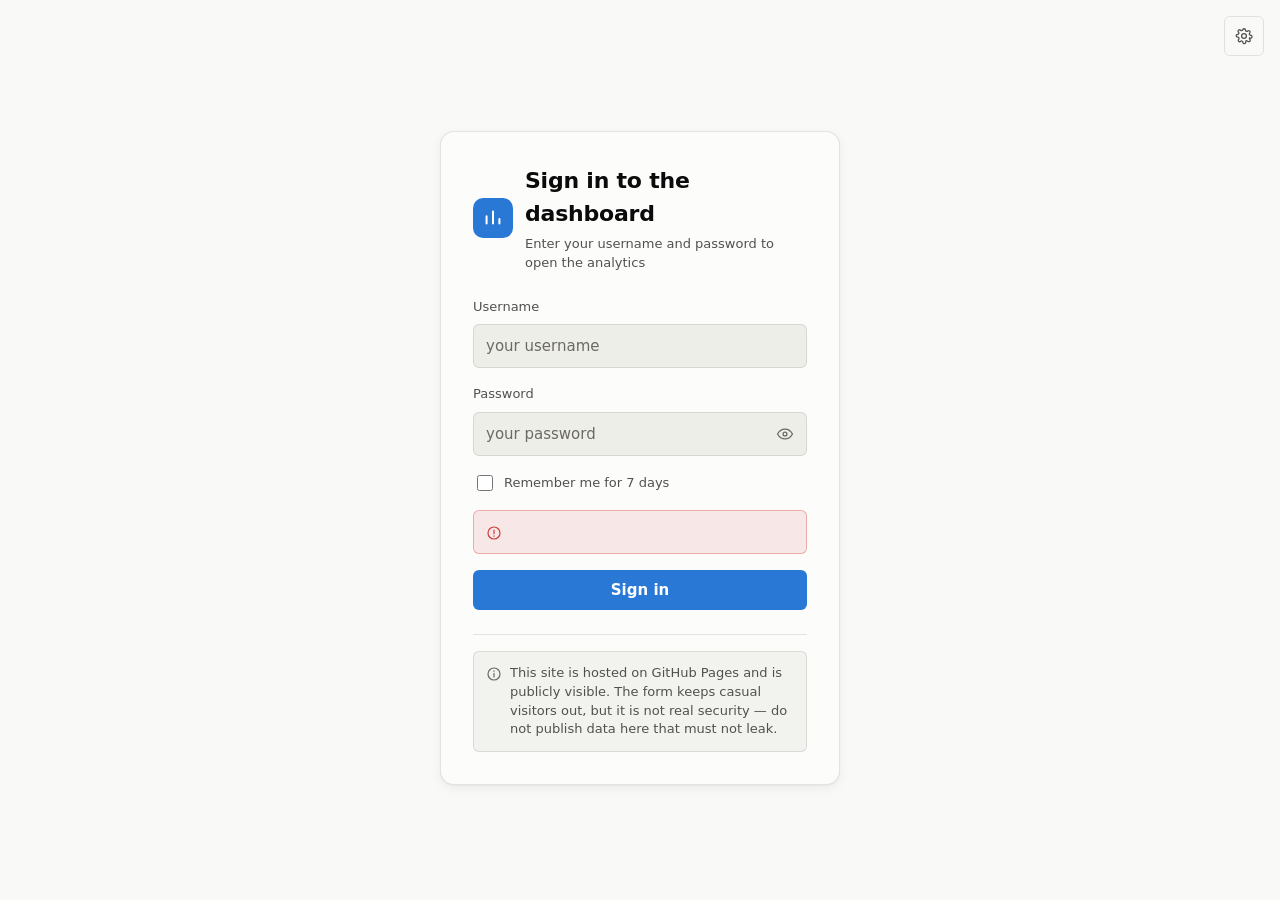
==== commit f7b70f1a: "Логистика: OOS-прогнозирование по полумесяцам и интеграции Новая секция меню с тремя разделами по ме" ====
--- a/app.html
+++ b/app.html
@@ -26,6 +26,8 @@
 <link rel="stylesheet" href="assets/css/crm.css">
 <link rel="stylesheet" href="assets/css/sales.css">
 <link rel="stylesheet" href="assets/css/wiki.css">
+<link rel="stylesheet" href="assets/css/fba.css">
+<link rel="stylesheet" href="assets/css/oos.css">
 <link rel="stylesheet" href="assets/css/notifications.css">
 <link rel="stylesheet" href="assets/css/settings.css">
 <link rel="icon" href="data:image/svg+xml,<svg xmlns='http://www.w3.org/2000/svg' viewBox='0 0 32 32'><rect width='32' height='32' rx='7' fill='%232a78d6'/><path d='M8 21V13M16 21V9M24 21V16' stroke='white' stroke-width='2.5' stroke-linecap='round'/></svg>">
@@ -96,6 +98,41 @@
         <span class="nav-item__badge">soon</span>
       </a>
 
+      <div class="sidebar__section" data-i18n="nav.section.logistics">Логистика</div>
+
+      <a class="nav-item" href="#/oos-overview" data-route="oos-overview">
+        <svg class="nav-item__icon" viewBox="0 0 24 24" fill="none" aria-hidden="true">
+          <path d="M12 4.2 21 19.5H3L12 4.2Z" stroke="currentColor" stroke-width="1.8"
+                stroke-linejoin="round"/>
+          <path d="M12 10v3.6" stroke="currentColor" stroke-width="1.8" stroke-linecap="round"/>
+          <path d="M12 16.8h.01" stroke="currentColor" stroke-width="1.8" stroke-linecap="round"/>
+        </svg>
+        <span class="nav-item__label" data-i18n="nav.oosOverview">Обзор OOS</span>
+      </a>
+
+      <a class="nav-item" href="#/oos-product" data-route="oos-product">
+        <svg class="nav-item__icon" viewBox="0 0 24 24" fill="none" aria-hidden="true">
+          <rect x="3.5" y="4.5" width="17" height="15" rx="2.5" stroke="currentColor"
+                stroke-width="1.8"/>
+          <rect x="6.5" y="8" width="5" height="5" rx="1" stroke="currentColor" stroke-width="1.8"/>
+          <path d="M14 9.2h4M14 12.4h4M6.5 16.2h11" stroke="currentColor" stroke-width="1.8"
+                stroke-linecap="round"/>
+        </svg>
+        <span class="nav-item__label" data-i18n="nav.oosProduct">Карточка товара</span>
+      </a>
+
+      <a class="nav-item" href="#/oos-orders" data-route="oos-orders">
+        <svg class="nav-item__icon" viewBox="0 0 24 24" fill="none" aria-hidden="true">
+          <rect x="3.5" y="5.5" width="17" height="14" rx="2.5" stroke="currentColor"
+                stroke-width="1.8"/>
+          <path d="M3.5 10h17M8 3.5V7M16 3.5V7" stroke="currentColor" stroke-width="1.8"
+                stroke-linecap="round"/>
+          <path d="M7 13.2h5M10 16.4h7" stroke="currentColor" stroke-width="1.8"
+                stroke-linecap="round"/>
+        </svg>
+        <span class="nav-item__label" data-i18n="nav.oosOrders">План заказов</span>
+      </a>
+
       <div class="sidebar__section" data-i18n="nav.section.operations">Операции</div>
 
       <a class="nav-item nav-item--pending" href="#/orders" data-route="orders">
@@ -116,6 +153,24 @@
         </svg>
         <span class="nav-item__label" data-i18n="nav.inventory">Остатки</span>
         <span class="nav-item__badge">soon</span>
+      </a>
+
+      <a class="nav-item" href="#/fba-stock" data-route="fba-stock">
+        <svg class="nav-item__icon" viewBox="0 0 24 24" fill="none" aria-hidden="true">
+          <path d="M4 20h16" stroke="currentColor" stroke-width="1.8" stroke-linecap="round"/>
+          <path d="M6 16V9M11 16V5M16 16v-4M21 16v-2" stroke="currentColor" stroke-width="1.8"
+                stroke-linecap="round"/>
+        </svg>
+        <span class="nav-item__label" data-i18n="nav.fbaStock">Дефицит FBA</span>
+      </a>
+
+      <a class="nav-item" href="#/fba-stock-api" data-route="fba-stock-api">
+        <svg class="nav-item__icon" viewBox="0 0 24 24" fill="none" aria-hidden="true">
+          <path d="M9.5 4.5 6 12l3.5 7.5M14.5 4.5 18 12l-3.5 7.5" stroke="currentColor"
+                stroke-width="1.8" stroke-linecap="round" stroke-linejoin="round"/>
+          <circle cx="12" cy="12" r="1.7" stroke="currentColor" stroke-width="1.7"/>
+        </svg>
+        <span class="nav-item__label" data-i18n="nav.fbaStockApi">Дефицит FBA из API</span>
       </a>
 
       <a class="nav-item nav-item--pending" href="#/promotions" data-route="promotions">
--- a/assets/css/tokens.css
+++ b/assets/css/tokens.css
@@ -5,8 +5,21 @@
 
    Палитра графиков — валидированный набор из методологии dataviz:
    проверен скриптом validate_palette.js в обоих режимах (adjacent pairs).
-     light: worst CVD ΔE 9.1 · normal-vision ΔE 22.9
-     dark:  worst CVD ΔE 8.4 · normal-vision ΔE 19.8
+     полный набор 1..8   light: worst CVD ΔE 9.1 · normal-vision ΔE 22.9
+                         dark:  worst CVD ΔE 8.4 · normal-vision ΔE 19.8
+     подмножество 1-2-3-4 (состав запаса, oos.css §0)
+                         light: CVD ΔE 9.1 · normal 22.9
+                         dark:  CVD ΔE 8.4 · normal 19.8
+     подмножество 1-4-7 (каналы ленты заказов, oos.css §0)
+                         light: CVD ΔE 31.5 · normal 37.5
+                         dark:  CVD ΔE 27.3 · normal 27.5
+     подмножество 1-4 (акценты рынков DE/UK)
+                         light: CVD ΔE 31.5 · normal 37.5
+                         dark:  CVD ΔE 27.4 · normal 30.7
+   Подмножество валидируется отдельно: набор 1-3-5, который лента заказов
+   использовала раньше, на полном наборе проходил, а сам по себе давал
+   ΔE 1.6 при дейтанопии в тёмной теме — то есть две полосы из трёх были
+   одного цвета.
    В светлой теме aqua и yellow ниже 3:1 к поверхности — это осознанный
    компромисс палитры, компенсируется прямыми подписями и таблицей.
    Менять хексы здесь можно только вместе с повторным прогоном валидатора.
@@ -24,7 +37,13 @@
   /* --- Текст ---------------------------------------------------------- */
   --ink-1:            #0b0b0b;   /* основной */
   --ink-2:            #52514e;   /* вторичный */
-  --ink-3:            #898781;   /* приглушённый: оси, подписи */
+  /* Приглушённый — но всё-таки ТЕКСТ: деления осей, шапки таблиц, подписи
+     под полями. На #898781 он давал 3,50:1 к --surface-1 и 3,41:1 к --plane
+     при требуемых 4,5:1, то есть проваливал AA ровно в теме по умолчанию
+     (в тёмной те же пары давали 4,85:1 и проходили). #6b6964 даёт 5,34:1
+     к --surface-1, 5,20:1 к --plane, 4,89:1 к --surface-2 и 4,71:1
+     к --surface-sunken. */
+  --ink-3:            #6b6964;   /* приглушённый: оси, подписи */
   --ink-on-accent:    #ffffff;
 
   /* --- Линии ---------------------------------------------------------- */
--- a/assets/css/dashboard.css
+++ b/assets/css/dashboard.css
@@ -300,6 +300,16 @@
 
 .chart-surface { cursor: crosshair; }
 .chart-hit { cursor: pointer; }
+/* Отметки событий над столбцами: чернильные, а не цветные. Ещё один цвет
+   рядом с цветными сериями читался бы как очередная серия, а различает их
+   форма — круг, ромб, треугольник. */
+.chart-mark {
+  fill: var(--ink-2);
+  stroke: var(--surface-1);
+  stroke-width: 1;
+}
+.chart-mark:hover { fill: var(--ink-1); }
+
 .chart-bar { transition: opacity var(--transition); }
 .chart-hit:hover + .chart-bar { opacity: 0.85; }
 
--- a/assets/css/sales.css
+++ b/assets/css/sales.css
@@ -99,3 +99,38 @@
 .picker__empty { padding: var(--sp-3); color: var(--ink-3); }
 
 .picker__actions { display: flex; justify-content: flex-end; }
+
+/* --- Галочки акций ------------------------------------------------------- */
+
+.promo-toggles {
+  display: flex;
+  align-items: center;
+  gap: var(--sp-3);
+  flex-wrap: wrap;
+}
+
+.promo-toggle {
+  display: inline-flex;
+  align-items: center;
+  gap: var(--sp-2);
+  font-size: var(--fs-sm);
+  color: var(--ink-2);
+  cursor: pointer;
+  white-space: nowrap;
+}
+
+.promo-toggle:hover { color: var(--ink-1); }
+
+/* Значок рядом с подписью повторяет форму отметки на графике: круг — купон,
+   ромб — дил, треугольник — молниеносный. Иначе связать галочку с тем, что
+   нарисовано над столбцом, можно только угадыванием. */
+.promo-toggle__mark {
+  width: 9px;
+  height: 9px;
+  background: var(--ink-2);
+  flex: none;
+}
+
+.promo-toggle__mark--coupon { border-radius: 50%; }
+.promo-toggle__mark--best_deal { transform: rotate(45deg); }
+.promo-toggle__mark--lightning_deal { clip-path: polygon(50% 0, 100% 100%, 0 100%); }
--- a/assets/css/fba.css
+++ b/assets/css/fba.css
@@ -0,0 +1,226 @@
+/* ==========================================================================
+   Разделы о дефиците FBA: справочные таблицы, шаги, значки источника.
+
+   Стили живут отдельным файлом, потому что нигде больше не нужны: в base.css
+   они превратились бы в правила, применяемые на двух страницах из десяти.
+   ========================================================================== */
+
+/* Своя обёртка вместо .table-wrap: там высота ограничена 420 px ради
+   графиков, а справочная таблица с внутренней прокруткой посреди текста
+   читается плохо — половина строк оказывается за краем. */
+.fba-scroll { overflow-x: auto; }
+
+.fba-table { width: 100%; border-collapse: collapse; font-size: var(--fs-sm); }
+
+.fba-table th,
+.fba-table td {
+  padding: var(--sp-3);
+  text-align: left;
+  vertical-align: top;
+  border-bottom: 1px solid var(--border);
+}
+
+.fba-table th {
+  font-size: var(--fs-xs);
+  font-weight: 500;
+  letter-spacing: 0.04em;
+  text-transform: uppercase;
+  color: var(--ink-2);
+  white-space: nowrap;
+}
+
+.fba-table tbody tr:last-child td { border-bottom: 0; }
+.fba-table td:first-child { white-space: nowrap; }
+
+/* Строка с полем, которого в API нет: приглушать её нельзя — именно она
+   требует действия человека, и потерять её на странице хуже всего */
+.fba-table tr[data-kind="manual"] td:first-child {
+  box-shadow: inset 2px 0 0 var(--status-warning);
+}
+
+/* --- Идентификаторы ------------------------------------------------------ */
+
+.fba-mono {
+  font-family: var(--font-mono, ui-monospace, SFMono-Regular, Menlo, monospace);
+  font-size: 0.92em;
+  padding: 1px 5px;
+  background: var(--surface-2);
+  border-radius: 4px;
+  /* Длинное выражение из трёх слагаемых должно переноситься, иначе таблица
+     уезжает по горизонтали на любом экране уже ноутбука */
+  overflow-wrap: anywhere;
+}
+
+.fba-ref { display: flex; flex-direction: column; gap: var(--sp-1); }
+.fba-ref__api { color: var(--ink-2); font-size: var(--fs-xs); }
+
+/* --- Значок источника ---------------------------------------------------- */
+
+/* Смысл несёт подпись, цвет только помогает: в монохроме и при
+   forced-colors значок остаётся читаемым */
+.fba-tag {
+  display: inline-block;
+  padding: 2px var(--sp-2);
+  border-radius: var(--radius-pill);
+  font-size: var(--fs-xs);
+  font-weight: 600;
+  white-space: nowrap;
+  border: 1px solid var(--border);
+}
+
+.fba-tag--api {
+  background: color-mix(in srgb, var(--status-good) 14%, transparent);
+  border-color: color-mix(in srgb, var(--status-good) 35%, transparent);
+  color: var(--delta-up);
+}
+.fba-tag--partial {
+  background: color-mix(in srgb, var(--status-warning) 18%, transparent);
+  border-color: color-mix(in srgb, var(--status-warning) 40%, transparent);
+  color: var(--ink-1);
+}
+.fba-tag--derived {
+  background: var(--accent-soft);
+  border-color: color-mix(in srgb, var(--accent) 35%, transparent);
+  color: var(--ink-1);
+}
+.fba-tag--manual {
+  background: color-mix(in srgb, var(--status-serious) 16%, transparent);
+  border-color: color-mix(in srgb, var(--status-serious) 40%, transparent);
+  color: var(--ink-1);
+}
+
+.fba-tag--req {
+  background: var(--surface-2);
+  color: var(--ink-2);
+  margin-left: var(--sp-2);
+  font-weight: 500;
+}
+
+/* --- Шаги ---------------------------------------------------------------- */
+
+.fba-steps {
+  counter-reset: fba-step;
+  list-style: none;
+  display: grid;
+  gap: var(--sp-3);
+  margin: 0;
+  padding: 0;
+}
+
+.fba-step {
+  counter-increment: fba-step;
+  display: grid;
+  grid-template-columns: 28px minmax(0, 1fr);
+  gap: var(--sp-3);
+  align-items: start;
+}
+
+.fba-step::before {
+  content: counter(fba-step);
+  display: grid;
+  place-items: center;
+  width: 26px;
+  height: 26px;
+  border-radius: var(--radius-sm);
+  background: var(--ink-1);
+  color: var(--surface-1);
+  font-size: var(--fs-sm);
+  font-weight: 600;
+}
+
+.fba-step__title { font-size: var(--fs-base); font-weight: 600; margin: 2px 0 2px; }
+.fba-step__text { font-size: var(--fs-sm); color: var(--ink-2); line-height: 1.6; margin: 0; }
+
+/* --- Списки -------------------------------------------------------------- */
+
+.fba-list {
+  list-style: none;
+  margin: 0;
+  padding: 0;
+  display: grid;
+  gap: var(--sp-3);
+  font-size: var(--fs-sm);
+  color: var(--ink-2);
+  line-height: 1.6;
+}
+
+.fba-list li { padding-left: var(--sp-4); position: relative; }
+.fba-list li::before {
+  content: '—';
+  position: absolute;
+  left: 0;
+  color: var(--ink-3);
+}
+.fba-list b { color: var(--ink-1); font-weight: 600; }
+
+/* --- Легенда состояний --------------------------------------------------- */
+
+.fba-legend { display: grid; gap: var(--sp-2); }
+
+.fba-legend__row {
+  display: grid;
+  grid-template-columns: 4px minmax(0, 1fr);
+  gap: var(--sp-3);
+  align-items: stretch;
+  padding: var(--sp-2) 0;
+}
+
+.fba-legend__bar { border-radius: 2px; }
+.fba-legend__bar[data-tone="crit"] { background: var(--status-critical); }
+.fba-legend__bar[data-tone="warn"] { background: var(--status-serious); }
+.fba-legend__bar[data-tone="watch"] { background: var(--status-warning); }
+.fba-legend__bar[data-tone="ok"] { background: var(--status-good); }
+
+.fba-legend__title { font-size: var(--fs-base); font-weight: 600; }
+.fba-legend__text { font-size: var(--fs-sm); color: var(--ink-2); line-height: 1.55; }
+
+/* --- Пример файла -------------------------------------------------------- */
+
+.fba-code {
+  margin: 0;
+  padding: var(--sp-3);
+  background: var(--surface-sunken);
+  border: 1px solid var(--border);
+  border-radius: var(--radius-sm);
+  font-family: var(--font-mono, ui-monospace, SFMono-Regular, Menlo, monospace);
+  font-size: var(--fs-xs);
+  line-height: 1.7;
+  /* Строка CSV не переносится, а прокручивается: перенос ломает границы
+     колонок, и пример перестаёт быть примером */
+  overflow-x: auto;
+  white-space: pre;
+}
+
+/* --- Вопросы ------------------------------------------------------------- */
+
+.fba-faq { display: grid; gap: var(--sp-2); }
+
+.fba-faq details {
+  border: 1px solid var(--border);
+  border-radius: var(--radius-sm);
+  padding: var(--sp-3);
+}
+
+.fba-faq summary {
+  cursor: pointer;
+  font-weight: 550;
+  font-size: var(--fs-sm);
+}
+
+.fba-faq p {
+  margin: var(--sp-2) 0 0;
+  font-size: var(--fs-sm);
+  color: var(--ink-2);
+  line-height: 1.6;
+}
+
+/* --- Мелочи -------------------------------------------------------------- */
+
+.fba-note { margin-top: var(--sp-4); }
+
+.fba-market { display: inline-flex; align-items: center; gap: var(--sp-2); }
+
+@media (max-width: 720px) {
+  .fba-table th, .fba-table td { padding: var(--sp-2); }
+  .fba-table td:first-child { white-space: normal; }
+}
--- a/assets/css/oos.css
+++ b/assets/css/oos.css
@@ -0,0 +1,1445 @@
+/* ==========================================================================
+   Раздел «Логистика» (прогноз OOS): три страницы — обзор, карточка товара,
+   план заказов.
+
+   Файл отдельный по той же причине, что и fba.css: эти правила нужны трём
+   страницам из тринадцати, в base.css они стали бы общим весом для всех.
+
+   Цвета берутся ТОЛЬКО из tokens.css. Единственное собственное значение
+   здесь — --oos-tone-mix, и это процент насыщенности подложки, а не цвет
+   (см. §0). Статусные токены проекта намеренно одинаковы в обеих темах:
+   носителем смысла работает не оттенок, а значок и подпись рядом с ним,
+   поэтому раздел обязан ставить их везде, где красит.
+
+   Порядок разделов:
+     §0  локальные переменные и общие тоны
+     §1  общее для трёх страниц
+     §2  «Обзор OOS»
+     §3  «Карточка товара»
+     §4  «План заказов»
+     §5  узкий экран и уменьшенная анимация
+   ========================================================================== */
+
+
+/* ==========================================================================
+   §0. Локальные переменные и таблица тонов
+   ========================================================================== */
+
+/* Насыщенность статусных подложек и заливка марок по состоянию.
+
+   ПОЧЕМУ ОДНОЙ ДОЛИ ПРИМЕСИ НЕ ХВАТИЛО
+   Раньше все четыре состояния красились одной формулой: статусный тон,
+   подмешанный к поверхности на 14 %. Четыре получавшихся подложки
+   расходились между собой на ΔE 1,9–4,6 при пороге 15 для обычного зрения,
+   а «Норма» и «OOS в горизонте» под дейтанопией — на 0,3. Цветовой канал
+   карты не нёс информации вовсе: всё держалось на значке 12 px, которого у
+   «Нормы» не было намеренно.
+
+   ПОЧЕМУ ЛЕСЕНКА, А НЕ ОДИН ПРОЦЕНТ
+   Четыре статусных токена проекта (зелёный, жёлтый, оранжевый, красный)
+   стоят в палитре слишком тесно, чтобы разойтись при одинаковой примеси:
+   развести их может только разная светлота. Поэтому доля примеси своя у
+   каждого состояния и своя в каждой теме, а «Норма» не красится вовсе —
+   ровная поверхность и есть её знак.
+
+   ЧИСЛА (OKLab ΔE×100, симуляция Machado 2009, порог навыка dataviz:
+   15 для обычного зрения, 6 для ЦВД)
+     светлая  ok --surface-2 · below-reserve 75 % · below-fba 100 % · oos 100 %
+              худшая пара 15,7 обычное зрение / 13,9 ЦВД
+     тёмная   ok --surface-2 · below-reserve 100 % · below-fba 80 % · oos 60 %
+              худшая пара 18,8 обычное зрение / 12,6 ЦВД
+   Контраст знака к своей подложке — не ниже 4,8:1 в обеих темах, поэтому у
+   двух состояний он инвертирован (--oos-ink-*).
+
+   Определено трижды ровно по той же схеме, что и сама тёмная тема в
+   tokens.css: выбор пользователя (data-theme), системная настройка (media)
+   и базовое значение. Правка одного блока без двух других рассинхронизирует
+   тему — это не цвет, поэтому исключение из правила «всё в tokens.css»
+   допустимо, но цена у него та же. */
+:root {
+  /* Плашка статуса рядом всегда несёт значок и подпись, поэтому ей хватает
+     лёгкой подложки: сплошной красный овал кричал бы там, где текст уже
+     всё сказал. */
+  --oos-tone-mix: 14%;
+
+  /* Доля статусного тона в подложке — своя у каждого состояния. «Норма» не
+     красится вовсе: её подложка — ровная поверхность (--tone-ground). */
+  --oos-mix-ok: 0%;
+  --oos-mix-below-reserve: 75%;
+  --oos-mix-below-fba: 100%;
+  --oos-mix-oos: 100%;
+
+  --oos-ink-ok: var(--ink-1);
+  --oos-ink-below-reserve: var(--ink-1);
+  --oos-ink-below-fba: var(--ink-1);
+  --oos-ink-oos: var(--ink-on-accent);
+}
+
+:root[data-theme="dark"] {
+  --oos-tone-mix: 26%;
+
+  --oos-mix-ok: 0%;
+  --oos-mix-below-reserve: 100%;
+  --oos-mix-below-fba: 80%;
+  --oos-mix-oos: 60%;
+
+  /* На жёлтой и оранжевой подложке белый знак даёт 1,7:1 — здесь чернила
+     тёмные, и берётся фон страницы, а не хекс. */
+  --oos-ink-ok: var(--ink-1);
+  --oos-ink-below-reserve: var(--plane);
+  --oos-ink-below-fba: var(--plane);
+  --oos-ink-oos: var(--ink-1);
+}
+
+@media (prefers-color-scheme: dark) {
+  :root:not([data-theme]) {
+    --oos-tone-mix: 26%;
+
+    --oos-mix-ok: 0%;
+    --oos-mix-below-reserve: 100%;
+    --oos-mix-below-fba: 80%;
+    --oos-mix-oos: 60%;
+
+    --oos-ink-ok: var(--ink-1);
+    --oos-ink-below-reserve: var(--plane);
+    --oos-ink-below-fba: var(--plane);
+    --oos-ink-oos: var(--ink-1);
+  }
+}
+
+/* Таблица тонов: сущность → токен, заливка и цвет знака поверх неё. Дальше
+   по файлу ни одно правило не называет статусный токен напрямую, оно читает
+   --tone / --tone-mix / --tone-ink. Так «резерв ниже порога» красится
+   одинаково в ячейке карты, в ячейке прогноза, в плашке статуса и в ключе
+   легенды, и перекрасить одно, забыв другое, невозможно.
+
+   Имена тонов одни и те же на трёх страницах. Раньше таблица прогноза
+   пользовалась своим «warn» — им красились И «FBA ниже порога», И «резерв
+   ниже порога», а легенда объясняла оба одним словом «Ниже порога FBA»;
+   на «Обзоре» тот же жёлтый означал «Резерв ниже порога». Одно слово несло
+   два цвета, один цвет — два смысла.
+
+   Селекторы перечислены поимённо, а не через голый [data-tone]: атрибут с
+   таким именем может завестись в любом другом разделе, и глобальное правило
+   молча покрасило бы его. */
+.oos-heat__cell[data-tone="ok"],
+.oos-forecast td[data-tone="ok"],
+.oos-summary td[data-tone="ok"],
+.oos-heat-twin td[data-tone="ok"],
+.oos-legend__key[data-tone="ok"],
+.oos-badge--ok                        { --tone: var(--status-good);
+                                        --tone-mix: var(--oos-mix-ok);
+                                        --tone-ground: var(--surface-2);
+                                        --tone-ink: var(--oos-ink-ok); }
+
+.oos-heat__cell[data-tone="below-reserve"],
+.oos-forecast td[data-tone="below-reserve"],
+.oos-summary td[data-tone="below-reserve"],
+.oos-heat-twin td[data-tone="below-reserve"],
+.oos-legend__key[data-tone="below-reserve"],
+.oos-badge--below-reserve             { --tone: var(--status-warning);
+                                        --tone-mix: var(--oos-mix-below-reserve);
+                                        --tone-ink: var(--oos-ink-below-reserve); }
+
+.oos-heat__cell[data-tone="below-fba"],
+.oos-forecast td[data-tone="below-fba"],
+.oos-summary td[data-tone="below-fba"],
+.oos-heat-twin td[data-tone="below-fba"],
+.oos-legend__key[data-tone="below-fba"],
+.oos-badge--below-fba                 { --tone: var(--status-serious);
+                                        --tone-mix: var(--oos-mix-below-fba);
+                                        --tone-ink: var(--oos-ink-below-fba); }
+
+.oos-heat__cell[data-tone="oos"],
+.oos-forecast td[data-tone="oos"],
+.oos-summary td[data-tone="oos"],
+.oos-heat-twin td[data-tone="oos"],
+.oos-legend__key[data-tone="oos"],
+.oos-badge--oos,
+.oos-badge--unrecoverable             { --tone: var(--status-critical);
+                                        --tone-mix: var(--oos-mix-oos);
+                                        --tone-ink: var(--oos-ink-oos); }
+
+/* «Нет горизонта» и «неактивен» — не состояние запаса, а отсутствие расчёта.
+   Статусным цветом их красить нельзя: это сказало бы «всё хорошо» или
+   «всё плохо» там, где ответа нет вовсе. */
+.oos-badge--no-horizon,
+.oos-badge--inactive,
+.oos-legend__key[data-tone="none"]    { --tone: var(--ink-3);
+                                        --tone-mix: 0%;
+                                        --tone-ground: var(--surface-2);
+                                        --tone-ink: var(--ink-1); }
+
+/* Категориальные слоты: цвет закреплён за сущностью, а не за её местом в
+   списке. Фильтр рынка меняет число строк, но оставшиеся не перекрашивает.
+   Подмножества 1-2-3-4 (состав запаса) и 1-4-7 (каналы ленты) прогнаны
+   валидатором палитры ОТДЕЛЬНО, в обеих темах; результаты записаны в шапке
+   tokens.css. Прежний набор каналов 1-3-5 на полном наборе проходил, а сам
+   по себе давал ΔE 1,6 при дейтанопии в тёмной теме — «Пополнение
+   препцентра» и «Ускорение партии» были одного цвета. */
+.oos-mix__seg[data-part="fba"],
+.oos-legend__key[data-part="fba"]        { --tone: var(--series-1); }
+.oos-mix__seg[data-part="awd"],
+.oos-legend__key[data-part="awd"]        { --tone: var(--series-2); }
+.oos-mix__seg[data-part="prep"],
+.oos-legend__key[data-part="prep"]       { --tone: var(--series-3); }
+.oos-mix__seg[data-part="inTransit"],
+.oos-legend__key[data-part="inTransit"]  { --tone: var(--series-4); }
+
+/* Канал заказа — идентичность, а не состояние. Красная полоса «ускорения»
+   читалась бы как ошибка, поэтому статусные токены здесь не используются. */
+.oos-gantt__bar[data-channel="direct-fba"],
+.oos-legend__key[data-channel="direct-fba"]  { --tone: var(--series-1); }
+.oos-gantt__bar[data-channel="prep-refill"],
+.oos-legend__key[data-channel="prep-refill"] { --tone: var(--series-4); }
+.oos-gantt__bar[data-channel="expedite"],
+.oos-legend__key[data-channel="expedite"]    { --tone: var(--series-7); }
+
+/* Акцент рынка (§«Обзор» спецификации). Имя токена приходит из данных
+   инлайновой переменной --market-accent; запасное значение — на случай
+   рынка, которому акцент не задан. Цвет здесь второй носитель: код «DE» или
+   «UK» стоит рядом всегда. */
+.oos-market {
+  display: inline-flex;
+  align-items: baseline;
+  gap: var(--sp-1);
+  color: var(--ink-2);
+  font-size: var(--fs-xs);
+  white-space: nowrap;
+}
+
+.oos-market::before {
+  content: "";
+  align-self: center;
+  width: 3px;
+  height: 0.85em;
+  border-radius: 2px;
+  background: var(--market-accent, var(--ink-3));
+}
+
+
+/* ==========================================================================
+   §1. Общее для трёх страниц
+   ========================================================================== */
+
+/* --- Шапка раздела: плашка демо-данных и сводка порогов ------------------ */
+
+.oos-topbar {
+  display: flex;
+  flex-wrap: wrap;
+  align-items: center;
+  gap: var(--sp-3);
+  /* min-width сбрасывается, чтобы длинная сводка порогов не растягивала
+     колонку сетки и не увозила страницу по горизонтали */
+  min-width: 0;
+}
+
+/* Плашка «демонстрационные данные»: акцентная подкладка, а не статусная.
+   Это не предупреждение о проблеме, а пометка происхождения чисел. */
+.oos-demo {
+  display: inline-flex;
+  align-items: center;
+  gap: var(--sp-2);
+  padding: var(--sp-2) var(--sp-3);
+  border-radius: var(--radius-pill);
+  background: var(--accent-soft);
+  color: var(--ink-1);
+  font-size: var(--fs-sm);
+}
+
+.oos-demo__icon {
+  width: 16px;
+  height: 16px;
+  flex: none;
+  color: var(--ink-2);
+}
+
+/* Строка действующих порогов. Видна всегда и на всех трёх страницах:
+   спецификация требует, чтобы пороги подтверждались перед показом
+   результатов, — значит человек обязан видеть, какие взяты, не открывая
+   панель параметров. */
+.oos-thresholds {
+  display: flex;
+  flex-wrap: wrap;
+  align-items: center;
+  gap: var(--sp-2) var(--sp-3);
+  margin: 0;
+  color: var(--ink-2);
+  font-size: var(--fs-sm);
+  min-width: 0;
+}
+
+.oos-thresholds__item {
+  display: inline-flex;
+  align-items: baseline;
+  gap: var(--sp-1);
+  color: var(--ink-3);
+  text-transform: uppercase;
+  letter-spacing: 0.08em;
+  font-size: var(--fs-xs);
+  white-space: nowrap;
+}
+
+/* Значение порога — единственное, что здесь читают числом, поэтому оно
+   выходит из капители обратно в обычный кегль и чернильный цвет */
+.oos-thresholds__value {
+  color: var(--ink-1);
+  font-size: var(--fs-sm);
+  font-weight: 600;
+  letter-spacing: normal;
+  text-transform: none;
+  font-variant-numeric: tabular-nums;
+}
+
+.oos-thresholds__state {
+  padding: 2px var(--sp-2);
+  border-radius: var(--radius-pill);
+  background: var(--surface-2);
+  color: var(--ink-2);
+  font-size: var(--fs-xs);
+  white-space: nowrap;
+}
+
+/* Отклонение от базовых параметров подсвечивается акцентом: «изменено 3»
+   должно быть заметно, иначе человек сравнит числа с чужими порогами */
+.oos-thresholds__state[data-changed="true"] {
+  background: var(--accent-soft);
+  color: var(--ink-1);
+}
+
+/* --- Панель параметров расчёта ------------------------------------------ */
+
+.oos-params {
+  display: grid;
+  gap: var(--sp-5);
+}
+
+.oos-params[hidden] { display: none; }
+
+.oos-params__grid {
+  display: grid;
+  /* auto-fit + minmax вместо media-запросов: панель живёт и на всю ширину
+     рабочей области, и в узкой колонке, а число полей меняется */
+  grid-template-columns: repeat(auto-fit, minmax(240px, 1fr));
+  gap: var(--sp-4);
+}
+
+.oos-params__group {
+  display: grid;
+  gap: var(--sp-2);
+  align-content: start;
+  min-width: 0;
+}
+
+.oos-params__label {
+  color: var(--ink-3);
+  font-size: var(--fs-xs);
+  text-transform: uppercase;
+  letter-spacing: 0.08em;
+}
+
+.oos-params__hint {
+  margin: 0;
+  color: var(--ink-3);
+  font-size: var(--fs-sm);
+  /* Пояснение под контролом — текст для чтения, а не подпись: ограничиваем
+     длину строки, иначе на широком мониторе глаз теряет начало строки */
+  max-width: 46ch;
+}
+
+/* Числовое поле параметра. Ширина по содержимому: поле на 8 символов под
+   значение «1.5» выглядит как поле под что-то большее и провоцирует ввод. */
+.oos-params__group input[type="number"] {
+  width: 100%;
+  max-width: 9ch;
+  padding: var(--sp-2) var(--sp-3);
+  background: var(--surface-sunken);
+  border: 1px solid var(--border);
+  border-radius: var(--radius-sm);
+  color: var(--ink-1);
+  font-variant-numeric: tabular-nums;
+}
+
+.oos-params__checks {
+  display: grid;
+  gap: var(--sp-2);
+  margin: 0;
+  padding: 0;
+  border: 0;
+  min-width: 0;
+}
+
+.oos-params__checks legend {
+  padding: 0;
+  color: var(--ink-3);
+  font-size: var(--fs-xs);
+  text-transform: uppercase;
+  letter-spacing: 0.08em;
+}
+
+.oos-params__checks label {
+  display: flex;
+  align-items: center;
+  gap: var(--sp-2);
+  color: var(--ink-1);
+  font-size: var(--fs-sm);
+}
+
+.oos-params__market {
+  color: var(--ink-3);
+  font-size: var(--fs-xs);
+  text-transform: uppercase;
+  letter-spacing: 0.08em;
+}
+
+.oos-params__foot {
+  display: grid;
+  gap: var(--sp-3);
+  padding-top: var(--sp-4);
+  border-top: 1px solid var(--border);
+  color: var(--ink-2);
+  font-size: var(--fs-sm);
+}
+
+.oos-params__foot p {
+  max-width: 64ch;
+}
+
+/* Кнопка панели в шапке. Открытое состояние читается не только стрелкой
+   внутри кнопки: aria-expanded уже стоит, и подложка повторяет его глазу. */
+.oos-params-btn[aria-expanded="true"] {
+  background: var(--surface-2);
+  color: var(--ink-1);
+  border-color: var(--border-strong);
+}
+
+/* Выбор товара в шапке. Подпись опции — «SQ1 · Eckenschutz XL 4er-Set · DE»,
+   и без ограничения ширины она растягивает флекс-строку controls до тех пор,
+   пока фильтр рынка не уедет за край. Обрезается сам контрол, не текст опции:
+   в раскрытом списке названия видны целиком. */
+.oos-pick {
+  max-width: 32ch;
+}
+
+/* --- Статусная плашка ---------------------------------------------------- */
+
+/* Значок из statusIcon() даёт три формы на семь состояний, поэтому текст
+   в плашке обязателен — цвет и форма их не различают. */
+.oos-badge {
+  display: inline-flex;
+  align-items: center;
+  gap: var(--sp-1);
+  padding: 2px var(--sp-2);
+  border-radius: var(--radius-pill);
+  font-size: var(--fs-xs);
+  line-height: 1.4;
+  white-space: nowrap;
+  color: var(--ink-1);
+  background: var(--surface-2);
+  /* Вторая декларация выигрывает там, где color-mix поддержан; где нет —
+     остаётся нейтральная подложка, и смысл несут значок и подпись */
+  background: color-mix(in oklab, var(--tone, var(--ink-3)) var(--oos-tone-mix), var(--surface-1));
+}
+
+.oos-badge .status-icon {
+  width: 14px;
+  height: 14px;
+}
+
+/* --- Легенда ------------------------------------------------------------- */
+
+.oos-legend {
+  display: flex;
+  flex-wrap: wrap;
+  gap: var(--sp-2) var(--sp-4);
+  color: var(--ink-2);
+  font-size: var(--fs-sm);
+}
+
+.oos-legend__item {
+  display: inline-flex;
+  align-items: baseline;
+  gap: var(--sp-2);
+  min-width: 0;
+}
+
+/* Ключ легенды красится ТОЙ ЖЕ заливкой, что и марка, которую он объясняет.
+   Раньше ключ заливался чистым статусным токеном (контраст к поверхности
+   4,68:1), а ячейка карты — смесью того же токена на 14 % (1,20:1): человек
+   искал насыщенно-красный квадрат из легенды и находил бледно-розовые
+   ячейки, ΔE между ними доходил до 39.
+
+   Категориальные ключи (канал ленты, доля состава) заливки не имеют — у них
+   марка и есть чистый цвет серии, поэтому --tone остаётся запасным.
+
+   Тонкая обводка обязательна: у «Нормы» заливка — сама поверхность, и без
+   рамки ключ был бы невидим. */
+.oos-legend__key {
+  flex: none;
+  width: 12px;
+  height: 12px;
+  border-radius: var(--radius-sm);
+  border: 1px solid var(--border-strong);
+  /* Первая декларация — запасная для движка без color-mix: там она и
+     сработает, потому что вторая при отсутствии поддержки не разбирается
+     вовсе (color-mix стоит в правиле буквально, а не внутри переменной). */
+  background: var(--tone, var(--ink-3));
+  background: color-mix(in oklab, var(--tone, var(--ink-3)) var(--tone-mix, 100%), var(--tone-ground, var(--surface-1)));
+  /* Марка стоит на строке текста, а не над ней */
+  transform: translateY(1px);
+}
+
+/* Ключ отметки прибытия повторяет ромб из charts.js: другой формы марки
+   там нет, и квадрат обещал бы другую отметку. */
+.oos-legend__key--mark {
+  border: none;
+  background: var(--ink-2);
+  clip-path: polygon(50% 0, 100% 50%, 50% 100%, 0 50%);
+}
+
+/* Марка линейного графика повторяет саму линию: 2 px штрих, а не квадрат —
+   иначе легенда обещает заливку, которой на графике нет */
+.oos-legend__key--line {
+  width: 14px;
+  height: 2px;
+  border-radius: 1px;
+  transform: translateY(-3px);
+}
+
+.oos-legend__key--rect {
+  width: 12px;
+  height: 12px;
+  border-radius: 2px;
+  transform: translateY(1px);
+}
+
+.oos-legend__name { color: var(--ink-2); }
+
+.oos-legend__desc {
+  color: var(--ink-3);
+  font-size: var(--fs-xs);
+}
+
+/* --- Подсказка ----------------------------------------------------------- */
+
+/* createTooltip() считает координаты ОТНОСИТЕЛЬНО хоста
+   (`cell.left - box.left`) и двигает узел через transform — значит подсказка
+   обязана быть absolute внутри позиционированного хоста, а не fixed.
+   Хост позиционируется правилом ниже: какой именно узел передадут в
+   createTooltip(), CSS заранее не знает, поэтому он опознаётся по ребёнку. */
+:where(div, section, main):has(> .oos-tip) {
+  position: relative;
+}
+
+.oos-tip {
+  position: absolute;
+  top: 0;
+  left: 0;
+  will-change: transform;
+  z-index: 40;
+  min-width: 180px;
+  max-width: 280px;
+  padding: var(--sp-2) var(--sp-3);
+  background: var(--surface-1);
+  border: 1px solid var(--border-strong);
+  border-radius: var(--radius-md);
+  box-shadow: var(--shadow-pop);
+  font-size: var(--fs-sm);
+  /* Подсказка не должна перехватывать наведение: иначе она гасит сама себя,
+     как только курсор доедет до её края */
+  pointer-events: none;
+}
+
+.oos-tip[hidden] { display: none; }
+
+.oos-tip__title {
+  margin-bottom: var(--sp-1);
+  color: var(--ink-3);
+  font-size: var(--fs-xs);
+}
+
+.oos-tip__row {
+  display: flex;
+  align-items: baseline;
+  gap: var(--sp-3);
+  padding: 2px 0;
+}
+
+.oos-tip__name {
+  margin-right: auto;
+  color: var(--ink-2);
+}
+
+.oos-tip__value {
+  color: var(--ink-1);
+  font-weight: 600;
+  font-variant-numeric: tabular-nums;
+}
+
+/* --- Раскрывающееся объяснение ------------------------------------------- */
+
+.oos-explain {
+  padding: var(--sp-3);
+  border-radius: var(--radius-md);
+  background: var(--surface-2);
+  color: var(--ink-2);
+}
+
+.oos-explain__summary {
+  cursor: pointer;
+  color: var(--ink-1);
+  font-size: var(--fs-sm);
+  font-weight: 500;
+  /* Свой маркер вместо системного треугольника: он одинаков во всех
+     браузерах и не прыгает при раскрытии */
+  list-style: none;
+  display: flex;
+  align-items: baseline;
+  gap: var(--sp-2);
+}
+
+.oos-explain__summary::-webkit-details-marker { display: none; }
+
+.oos-explain__summary::before {
+  content: "▸";
+  color: var(--ink-3);
+  font-size: var(--fs-xs);
+}
+
+.oos-explain[open] > .oos-explain__summary::before { content: "▾"; }
+
+.oos-explain[open] > .oos-explain__summary { margin-bottom: var(--sp-2); }
+
+.oos-explain__body {
+  /* 64ch — верхняя граница читаемой строки; на широком мониторе абзац без
+     ограничения теряется глазом при переходе на следующую строку */
+  max-width: 64ch;
+  color: var(--ink-2);
+  font-size: var(--fs-sm);
+  line-height: 1.6;
+}
+
+/* --- Ссылка из строки таблицы -------------------------------------------- */
+
+.oos-rowlink {
+  color: var(--accent);
+  text-decoration: none;
+  font-weight: 500;
+}
+
+.oos-rowlink:hover,
+.oos-rowlink:focus-visible { text-decoration: underline; }
+
+/* --- Сортируемый заголовок ------------------------------------------------ */
+
+/* Кнопка внутри th: она переключает сортировку, а состояние живёт в
+   aria-sort на самом th — стрелка рисуется по нему, поэтому визуальное и
+   озвученное состояние не могут разойтись. */
+.oos-sort {
+  display: inline-flex;
+  align-items: center;
+  gap: var(--sp-1);
+  padding: 0;
+  border: 0;
+  background: none;
+  color: inherit;
+  font: inherit;
+  letter-spacing: inherit;
+  text-transform: inherit;
+  cursor: pointer;
+}
+
+.oos-sort:hover { color: var(--ink-1); }
+
+/* Стрелка — оформление уже озвученного aria-sort, поэтому уходит из
+   доступного имени альтернативным текстом «» */
+.oos-sort::after {
+  content: "↕" / "";
+  color: var(--ink-3);
+  font-size: var(--fs-xs);
+}
+
+th[aria-sort="ascending"] .oos-sort::after {
+  content: "▲" / "";
+  color: var(--ink-1);
+}
+
+th[aria-sort="descending"] .oos-sort::after {
+  content: "▼" / "";
+  color: var(--ink-1);
+}
+
+/* --- Числовая колонка ------------------------------------------------------ */
+
+.oos-num {
+  text-align: right;
+  /* Моноширинные цифры только в колонках чисел: столбик читается сравнением
+     длины, а не чтением каждой цифры */
+  font-variant-numeric: tabular-nums;
+  white-space: nowrap;
+}
+
+/* --- Фокус ----------------------------------------------------------------- */
+
+/* base.css задаёт кольцо глобально, но у трёх элементов оно нуждается в
+   уточнении: ячейка карты и полоса ленты живут в контейнере с прокруткой,
+   и кольцо снаружи подрезалось бы его краем. */
+.oos-heat__cell:focus-visible {
+  outline: 2px solid var(--focus-ring);
+  /* внутрь, а не наружу: между ячейками 2 px зазора, внешнее кольцо село бы
+     на соседей и обрезалось краем прокрутки */
+  outline-offset: -2px;
+  position: relative;
+  z-index: 3;
+}
+
+.oos-gantt__bar:focus-visible {
+  outline: 2px solid var(--focus-ring);
+  outline-offset: 2px;
+  position: relative;
+  z-index: 3;
+}
+
+.oos-sort:focus-visible,
+.oos-rowlink:focus-visible {
+  outline: 2px solid var(--focus-ring);
+  outline-offset: 2px;
+  border-radius: var(--radius-sm);
+}
+
+
+/* ==========================================================================
+   §2. Страница «Обзор OOS»
+   ========================================================================== */
+
+/* --- Тепловая карта -------------------------------------------------------- */
+
+/* Настоящая таблица, а не сетка из div: связь ячейки с заголовком строки и
+   столбца, чтение с клавиатуры и текстовая альтернатива достаются даром.
+   Разделяет поверхность, а не рамка — отсюда border-spacing вместо border. */
+.oos-heat {
+  border-collapse: separate;
+  border-spacing: 2px;
+  font-size: var(--fs-xs);
+  background: var(--surface-1);
+}
+
+.oos-heat__corner,
+.oos-heat__rowhead {
+  position: sticky;
+  left: 0;
+  /* Непрозрачный фон обязателен: без него под липким столбцом просвечивают
+     проезжающие ячейки, и карта выглядит сломанной */
+  background: var(--surface-1);
+  text-align: left;
+  white-space: nowrap;
+}
+
+/* Шапка периодов липнет к верху прокручиваемого бокса — как строка дат
+   в ленте. Бокс ограничен по высоте только тогда, когда карта в него не
+   влезает: на пятнадцати строках прокрутки обычно нет вовсе, и лишней
+   полосы прокрутки не появляется. */
+.oos-heat-scroll,
+.oos-forecast-scroll {
+  max-height: 70vh;
+  overflow: auto;
+}
+
+.oos-heat thead th {
+  position: sticky;
+  top: 0;
+  z-index: 3;
+  background: var(--surface-1);
+}
+
+.oos-heat__corner {
+  /* Угол липнет по обеим осям, поэтому он обязан быть выше и шапки,
+     и липкого столбца — иначе проезжает под ними. */
+  z-index: 4;
+  color: var(--ink-3);
+  font-weight: 500;
+  text-transform: uppercase;
+  letter-spacing: 0.08em;
+}
+
+.oos-heat__rowhead {
+  z-index: 1;
+  padding: 0 var(--sp-3) 0 0;
+  color: var(--ink-1);
+  font-weight: 500;
+}
+
+.oos-heat__market {
+  margin-left: var(--sp-1);
+  color: var(--ink-3);
+  font-size: var(--fs-xs);
+}
+
+/* Шапка в два этажа: месяц сверху, дни снизу. writing-mode не используется —
+   повёрнутый текст читается медленнее любого сокращения. */
+.oos-heat__colhead {
+  padding: 0 var(--sp-1) var(--sp-1);
+  color: var(--ink-3);
+  font-weight: 500;
+  font-size: var(--fs-xs);
+  white-space: nowrap;
+}
+
+.oos-heat__colhead span { display: block; }
+
+.oos-heat__cell {
+  min-width: 44px;
+  height: 32px;
+  padding: 0;
+  text-align: center;
+  vertical-align: middle;
+  border-radius: var(--radius-sm);
+  color: var(--ink-1);
+  cursor: default;
+  /* Подложка и цвет знака — из таблицы тонов §0: доля примеси своя у каждого
+     состояния и своя в каждой теме, иначе четыре состояния расходятся на
+     ΔE 2–4 и цвет перестаёт что-либо значить. Первая декларация остаётся
+     запасной для движка без color-mix: ячейка станет нейтральной, но значок,
+     скрытый текст и таблица-двойник никуда не денутся. */
+  background: var(--surface-2);
+  background: color-mix(in oklab, var(--tone, var(--surface-2)) var(--tone-mix, var(--oos-tone-mix)), var(--tone-ground, var(--surface-1)));
+  color: var(--tone-ink, var(--ink-1));
+  transition: box-shadow var(--transition);
+}
+
+/* Второй канал поверх цвета: значок в КАЖДОЙ ячейке, включая норму. Раньше
+   норма значка не получала намеренно — «чтобы проблемные периоды не тонули
+   в поле символов», — но тогда «значка нет» и «значок не разглядел»
+   выглядели одинаково. Галочка нормы приглушена до --ink-3 и не спорит с
+   восклицательным знаком и крестом. */
+.oos-heat__mark {
+  font-size: var(--fs-xs);
+  font-weight: 700;
+  line-height: 1;
+  color: var(--tone-ink, var(--ink-1));
+}
+
+.oos-heat__cell[data-tone="ok"]            .oos-heat__mark::before { content: "✓"; }
+.oos-heat__cell[data-tone="ok"]            .oos-heat__mark { color: var(--ink-3); font-weight: 500; }
+.oos-heat__cell[data-tone="below-reserve"] .oos-heat__mark::before { content: "·"; }
+.oos-heat__cell[data-tone="below-fba"]     .oos-heat__mark::before { content: "!"; }
+.oos-heat__cell[data-tone="oos"]           .oos-heat__mark::before { content: "✕"; }
+
+/* Третий канал у самого тяжёлого состояния: штриховка 45°. Она читается в
+   монохроме, при печати и при цветовой слепоте, где тон и значок могут
+   слиться. transparent здесь — не цвет, а пропуск полосы. */
+.oos-heat__cell[data-tone="oos"] {
+  /* Полосы чернилами знака, а не самим красным: подложка теперь плотная,
+     и красная штриховка по красному не читалась бы вовсе. */
+  background-image: repeating-linear-gradient(
+    45deg,
+    color-mix(in oklab, var(--tone-ink, var(--ink-1)) 22%, transparent) 0 2px,
+    transparent 2px 7px
+  );
+}
+
+/* Четвёртый канал: период непоправимого окна. «Красное, но лечится заказом»
+   и «красное, лечить нечем» — разные решения человека, и различить их
+   обязано не только скрытым текстом. */
+.oos-heat__cell[data-unrec="true"] {
+  box-shadow: inset 0 -2px 0 var(--status-critical);
+}
+
+.oos-heat__cell:hover {
+  box-shadow: inset 0 0 0 1px var(--border-strong);
+}
+
+.oos-heat__cell[data-unrec="true"]:hover {
+  box-shadow:
+    inset 0 -2px 0 var(--status-critical),
+    inset 0 0 0 1px var(--border-strong);
+}
+
+/* --- Сводная таблица ------------------------------------------------------- */
+
+/* Вся строка кликабельна ради удобства мыши, но доступный способ перехода —
+   ссылка в первом столбце: курсор о ней не сообщает никому */
+.oos-summary tbody tr {
+  cursor: pointer;
+}
+
+.oos-summary tbody tr:hover {
+  background: var(--surface-2);
+}
+
+.oos-summary__title {
+  display: flex;
+  flex-direction: column;
+  gap: 2px;
+  min-width: 0;
+}
+
+.oos-summary__title span {
+  color: var(--ink-3);
+  font-size: var(--fs-xs);
+}
+
+.oos-inactive {
+  color: var(--ink-2);
+}
+
+/* --- Проверка данных и флаги ----------------------------------------------- */
+
+.oos-check {
+  display: grid;
+  gap: var(--sp-3);
+}
+
+.oos-check__row {
+  display: flex;
+  align-items: flex-start;
+  gap: var(--sp-3);
+}
+
+.oos-check__lang {
+  color: var(--ink-1);
+  font-size: var(--fs-sm);
+}
+
+/* Примеры названий из выгрузки: именно на них сработала проверка языка,
+   поэтому они показываются, а не описываются словами */
+.oos-check__hint {
+  color: var(--ink-3);
+  font-size: var(--fs-xs);
+  overflow-wrap: anywhere;
+}
+
+.oos-flags {
+  display: grid;
+  gap: var(--sp-2);
+  margin: 0;
+  padding: 0;
+  list-style: none;
+}
+
+/* Флаг несёт уровень полосой слева и словом уровня в тексте: молча
+   проглоченное предупреждение — это данные, которых человек не увидел */
+.oos-flag {
+  display: flex;
+  align-items: flex-start;
+  gap: var(--sp-2);
+  padding-left: var(--sp-3);
+  border-left: 3px solid var(--ink-3);
+  color: var(--ink-2);
+  font-size: var(--fs-sm);
+}
+
+.oos-flag[data-level="error"]   { border-left-color: var(--status-critical); }
+.oos-flag[data-level="warning"] { border-left-color: var(--status-warning); }
+.oos-flag[data-level="info"]    { border-left-color: var(--ink-3); }
+
+
+/* ==========================================================================
+   §3. Страница «Карточка товара»
+   ========================================================================== */
+
+/* --- Лесенка слагаемых запаса ----------------------------------------------- */
+
+.oos-stack {
+  display: grid;
+  grid-template-columns: auto 1fr auto;
+  gap: var(--sp-2) var(--sp-3);
+  align-items: baseline;
+}
+
+.oos-stack__op {
+  justify-self: center;
+  color: var(--ink-3);
+  font-size: var(--fs-md);
+}
+
+.oos-stack__name { color: var(--ink-1); }
+
+.oos-stack__value {
+  text-align: right;
+  color: var(--ink-1);
+  font-weight: 600;
+  font-variant-numeric: tabular-nums;
+  white-space: nowrap;
+}
+
+/* Расшифровка под строкой (коробки, контейнеры) идёт от колонки названия
+   до правого края — иначе она рвётся по колонке значения */
+.oos-stack__sub {
+  grid-column: 2 / -1;
+  margin-top: calc(var(--sp-1) * -1);
+  color: var(--ink-3);
+  font-size: var(--fs-xs);
+}
+
+/* Ставится на каждую ячейку итоговой строки: сетка не знает строк, и линия
+   поверх «Всего» собирается из трёх верхних границ */
+.oos-stack__total {
+  padding-top: var(--sp-2);
+  border-top: 1px solid var(--border-strong);
+  font-weight: 600;
+}
+
+/* Слагаемое, не вошедшее в расчёт. Приглушения прозрачностью здесь нет
+   намеренно: opacity уводит текст ниже порога контраста, а строка
+   «выключен, потому что…» обязана читаться. Смысл несут цвет ink-3,
+   зачёркнутое число и подпись причины рядом. */
+.oos-stack__off { color: var(--ink-3); }
+.oos-stack__off.oos-stack__value { text-decoration: line-through; }
+
+/* --- Полоса состава запаса --------------------------------------------------- */
+
+.oos-mix {
+  display: flex;
+  height: 14px;
+  border-radius: var(--radius-pill);
+  overflow: hidden;
+  background: var(--surface-2);
+}
+
+/* Сегменты разделяет поверхность, а не рамка: обводка добавила бы каждому
+   сегменту второй контур и съела бы узкие доли целиком */
+.oos-mix__seg {
+  flex: none;
+  min-width: 0;
+  background: var(--tone, var(--ink-3));
+  box-shadow: var(--mark-gap) 0 0 var(--surface-1);
+}
+
+.oos-mix__seg:last-child { box-shadow: none; }
+
+/* --- Два метода покрытия ------------------------------------------------------ */
+
+.oos-coverage {
+  display: flex;
+  flex-wrap: wrap;
+  gap: var(--sp-5);
+}
+
+.oos-coverage__item {
+  display: grid;
+  gap: var(--sp-1);
+  min-width: 0;
+}
+
+.oos-coverage__item > span:first-child {
+  color: var(--ink-3);
+  font-size: var(--fs-xs);
+  text-transform: uppercase;
+  letter-spacing: 0.08em;
+}
+
+.oos-coverage__value {
+  color: var(--ink-1);
+  font-size: var(--fs-lg);
+  font-weight: 600;
+}
+
+/* --- Таблица прогноза ---------------------------------------------------------- */
+
+.oos-forecast {
+  width: 100%;
+  /* separate, а не collapse: при collapse липкая шапка теряет свои границы
+     (они принадлежат таблице, а не ячейке) и уезжает вместе со строками. */
+  border-collapse: separate;
+  border-spacing: 0;
+  font-size: var(--fs-sm);
+}
+
+.oos-forecast th,
+.oos-forecast td {
+  padding: var(--sp-2) var(--sp-3);
+  border-bottom: 1px solid var(--border);
+  text-align: right;
+  white-space: nowrap;
+  font-variant-numeric: tabular-nums;
+}
+
+.oos-forecast thead th {
+  position: sticky;
+  top: 0;
+  z-index: 2;
+  background: var(--surface-1);
+  color: var(--ink-3);
+  font-weight: 500;
+  font-size: var(--fs-xs);
+  text-transform: uppercase;
+  letter-spacing: 0.04em;
+}
+
+/* Липкое название строки: при горизонтальной прокрутке 11 столбцов без него
+   непонятно, какой ряд перед глазами */
+.oos-forecast thead th:first-child {
+  /* Угол: липнет по обеим осям, значит выше и шапки, и первого столбца. */
+  left: 0;
+  z-index: 4;
+}
+
+.oos-forecast__rowhead {
+  position: sticky;
+  left: 0;
+  z-index: 1;
+  background: var(--surface-1);
+  text-align: left;
+  color: var(--ink-1);
+  font-weight: 500;
+}
+
+/* Раскрашиваются только две строки из девяти — «FBA на конец» и «резерв».
+   Светофор из 99 ячеек не читается вовсе: цвет перестаёт означать «сюда
+   смотри», когда он везде. */
+.oos-forecast td[data-tone],
+.oos-summary td[data-tone],
+.oos-heat-twin td[data-tone] {
+  background: var(--surface-2);
+  background: color-mix(in oklab, var(--tone, var(--surface-2)) var(--tone-mix, var(--oos-tone-mix)), var(--tone-ground, var(--surface-1)));
+  color: var(--tone-ink, var(--ink-1));
+}
+
+.oos-forecast__mark {
+  margin-right: var(--sp-1);
+  color: var(--tone-ink, var(--ink-1));
+  font-weight: 700;
+}
+
+/* Знаки те же, что на карте: «·» — резерв ниже порога, «!» — FBA ниже
+   порога, «✕» — OOS. Общего «warn» на два разных состояния больше нет. */
+.oos-forecast td[data-tone="below-reserve"] .oos-forecast__mark::before,
+.oos-summary  td[data-tone="below-reserve"] .oos-forecast__mark::before,
+.oos-heat-twin td[data-tone="below-reserve"] .oos-forecast__mark::before { content: "·"; }
+
+.oos-forecast td[data-tone="below-fba"] .oos-forecast__mark::before,
+.oos-summary  td[data-tone="below-fba"] .oos-forecast__mark::before,
+.oos-heat-twin td[data-tone="below-fba"] .oos-forecast__mark::before { content: "!"; }
+
+.oos-forecast td[data-tone="oos"] .oos-forecast__mark::before,
+.oos-summary  td[data-tone="oos"] .oos-forecast__mark::before,
+.oos-heat-twin td[data-tone="oos"] .oos-forecast__mark::before { content: "✕"; }
+
+/* --- Стопка графиков ------------------------------------------------------------ */
+
+/* Две шкалы в одних осях — первая ошибка списка анти-паттернов, поэтому
+   линии и столбцы разведены на два графика с общей осью X */
+.oos-charts {
+  display: grid;
+  gap: var(--sp-4);
+}
+
+/* --- Контейнеры ------------------------------------------------------------------ */
+
+/* Отброшенный контейнер приглушается, но остаётся читаемым: его строка —
+   ответ на вопрос «где ещё 6 000 штук», и спрятать её значит показать
+   потерянные данные. Полоса слева и слово в столбце причины дублируют цвет. */
+.oos-cnt--out td {
+  color: var(--ink-2);
+}
+
+.oos-cnt--out td:first-child {
+  box-shadow: inset 3px 0 0 var(--ink-3);
+}
+
+.oos-cnt__reason {
+  color: var(--ink-2);
+  font-size: var(--fs-sm);
+  /* Причина — фраза, а не код: ей нужно переноситься, иначе таблица уезжает */
+  white-space: normal;
+  min-width: 16ch;
+}
+
+/* --- Склады ---------------------------------------------------------------------- */
+
+/* Выключенный склад помечен полосой и словом в столбце «в расчёте».
+   Текст не приглушается: остаток Kastellaun — настоящее число, которое
+   человек обязан увидеть, чтобы решить, включать ли центр. */
+.oos-wh__off td:first-child,
+.oos-wh tr[data-off="true"] td:first-child {
+  box-shadow: inset 3px 0 0 var(--status-warning);
+}
+
+.oos-wh__note {
+  color: var(--ink-3);
+  font-size: var(--fs-xs);
+  white-space: normal;
+}
+
+
+/* ==========================================================================
+   §4. Страница «План заказов»
+   ========================================================================== */
+
+/* --- Календарь-лента (Ганта) --------------------------------------------------- */
+
+/* Сетка по полумесяцам совпадает с сеткой периодов, значит достаточно CSS
+   Grid: переносимость, работа без ResizeObserver и настоящие текстовые
+   подписи вместо <text> в SVG.
+
+   Раскладка колонок объявлена один раз переменной и повторяется в шапке,
+   дорожке и подряде полос. Три места с одинаковым списком колонок разъехались
+   бы при первой же правке, а разъезд ленты выглядит как неверные даты. */
+.oos-gantt {
+  /* Число периодов горизонта задаёт страница инлайном (style="--oos-cols: 11"):
+     горизонт переключается параметром, и захардкоженное 11 сломало бы ленту
+     на «6 месяцев». Значение по умолчанию объявлено здесь, чтобы лента
+     оставалась осмысленной, даже если JS его не проставит. */
+  --oos-cols: 11;
+  --oos-gantt-cols: minmax(150px, 200px) repeat(var(--oos-cols, 11), minmax(56px, 1fr));
+  display: grid;
+  grid-template-columns: var(--oos-gantt-cols);
+  gap: var(--sp-1) 0;
+  /* Лента шире экрана — прокручивается внутри .fba-scroll, страница по
+     горизонтали не едет */
+  min-width: max-content;
+}
+
+.oos-gantt__head,
+.oos-gantt__lane {
+  grid-column: 1 / -1;
+  display: grid;
+  grid-template-columns: var(--oos-gantt-cols);
+  align-items: center;
+}
+
+/* Строка дат липнет к верху прокручиваемого бокса. Без ограничения высоты
+   у `.fba-scroll` прокручивается страница, а не он, и `top: 0` внутри него
+   ничего не даёт — поэтому лента ограничена по высоте (.oos-gantt-scroll).
+   Иначе на втором экране прокрутки полосы висят без шапки, и понять, в какой
+   полумесяц упирается правый край полосы, нечем. */
+.oos-gantt-scroll {
+  max-height: 70vh;
+  overflow: auto;
+}
+
+.oos-gantt__head {
+  position: sticky;
+  top: 0;
+  z-index: 3;
+  background: var(--surface-1);
+  color: var(--ink-3);
+  font-size: var(--fs-xs);
+  border-bottom: 1px solid var(--border);
+}
+
+.oos-gantt__col {
+  padding: var(--sp-1) var(--sp-1);
+  text-align: center;
+  white-space: nowrap;
+  /* Волосяная сплошная линия, без пунктира: пунктир читается как «прогноз»
+     там, где это просто разделитель столбцов */
+  border-left: 1px solid var(--grid);
+}
+
+/* Отметка даты расчёта: горизонт начинается «завтра» относительно asOf,
+   и левый край ленты обязан это показывать */
+.oos-gantt__today {
+  position: relative;
+}
+
+.oos-gantt__today::before {
+  content: "";
+  position: absolute;
+  left: -1px;
+  top: 0;
+  bottom: 0;
+  width: 2px;
+  background: var(--axis);
+}
+
+.oos-gantt__corner,
+.oos-gantt__label {
+  position: sticky;
+  left: 0;
+  z-index: 2;
+  /* Непрозрачный фон: иначе под липкой подписью просвечивают полосы */
+  background: var(--surface-1);
+  padding-right: var(--sp-3);
+  color: var(--ink-1);
+  font-size: var(--fs-sm);
+  white-space: nowrap;
+  overflow: hidden;
+  text-overflow: ellipsis;
+}
+
+.oos-gantt__corner {
+  /* Угол шапки едет и по горизонтали, и по вертикали: без z-index выше
+     липкого столбца он проезжает под подписями дорожек. */
+  z-index: 4;
+  color: var(--ink-3);
+  font-size: var(--fs-xs);
+  text-transform: uppercase;
+  letter-spacing: 0.08em;
+}
+
+/* Подпись дорожки перекрывает ВСЕ её подряды. Лид-тайм у всех товаров один,
+   полосы выходят широкими и почти не упаковываются — подрядов на реальных
+   данных бывает до восьми.
+
+   `grid-row: 1 / -1` здесь не работал: подряды создаются как НЕЯВНЫЕ строки
+   (CSS Grid Level 1 §7.1), а отрицательный индекс адресует только явную
+   сетку (§8.3) — при пустой явной строчной сетке `-1` разрешался в линию 1,
+   начало совпадало с концом, и SKU стоял напротив одной первой полосы.
+   Число подрядов страница проставляет инлайном (--oos-rows), и `span`
+   создаёт неявные строки штатно. */
+.oos-gantt__label {
+  grid-column: 1;
+  grid-row: 1 / span var(--oos-rows, 1);
+  align-self: stretch;
+  display: flex;
+  align-items: center;
+  gap: var(--sp-2);
+}
+
+.oos-gantt__track {
+  grid-column: 2 / -1;
+  display: grid;
+  grid-template-columns: repeat(var(--oos-cols, 11), minmax(56px, 1fr));
+  align-items: center;
+  height: 24px;
+}
+
+.oos-gantt__bar {
+  display: flex;
+  align-items: center;
+  justify-content: flex-end;
+  height: 20px;
+  padding: 0 var(--sp-1);
+  border-radius: var(--radius-sm);
+  background: var(--tone, var(--ink-3));
+  text-decoration: none;
+  overflow: hidden;
+  transition: filter var(--transition);
+}
+
+.oos-gantt__bar:hover {
+  filter: brightness(1.08);
+}
+
+/* Ускорение — не заказ: у него нет даты «заказать до», и это видно без
+   цвета по штриховке 45° и знаку «!» в подписи */
+.oos-gantt__bar[data-channel="expedite"] {
+  background-image: repeating-linear-gradient(
+    45deg,
+    color-mix(in oklab, var(--ink-1) 22%, transparent) 0 3px,
+    transparent 3px 8px
+  );
+}
+
+/* Подпись, не поместившаяся на полосу, стоит соседней колонкой — чернилами
+   страницы, а не цветом канала: она подписывает полосу, а не спорит с ней. */
+.oos-gantt__qty--out {
+  align-self: center;
+  padding: 0 var(--sp-1);
+  color: var(--ink-2);
+  font-size: var(--fs-xs);
+  font-variant-numeric: tabular-nums;
+  white-space: nowrap;
+  text-align: left;
+}
+
+.oos-gantt__qty--left { text-align: right; }
+
+/* Знак «!» рисуется всегда и отдельным узлом: раньше он входил в строку
+   количества и вместе с ней отбрасывался проверкой вместимости — а полосы
+   ускорения однопериодные, то есть знак не появлялся ни разу. */
+.oos-gantt__flag {
+  flex: none;
+  margin-right: auto;
+  padding-left: 2px;
+  color: var(--ink-on-accent);
+  font-size: var(--fs-xs);
+  font-weight: 700;
+  line-height: 1;
+}
+
+/* Заказ начался раньше горизонта: левый край срезан, чтобы полоса не
+   выглядела начинающейся ровно в первом периоде */
+.oos-gantt__bar[data-from="before"] {
+  border-top-left-radius: 0;
+  border-bottom-left-radius: 0;
+}
+
+/* Число на полосе. Текст носит текстовый токен, а не цвет серии: белым по
+   --series-3 и --series-5 контраст не набирается ни в одной теме, а
+   подложка из поверхности читается на любом слоте палитры. */
+.oos-gantt__qty {
+  padding: 0 var(--sp-1);
+  border-radius: var(--radius-sm);
+  background: color-mix(in oklab, var(--surface-1) 88%, transparent);
+  color: var(--ink-1);
+  font-size: var(--fs-xs);
+  font-variant-numeric: tabular-nums;
+  white-space: nowrap;
+}
+
+/* --- Непоправимое окно ------------------------------------------------------------ */
+
+.oos-unrec {
+  display: grid;
+  gap: var(--sp-2);
+  padding: var(--sp-4);
+  border-left: 3px solid var(--status-critical);
+  border-radius: 0 var(--radius-md) var(--radius-md) 0;
+  background: var(--surface-2);
+  color: var(--ink-1);
+}
+
+.oos-unrec__list {
+  margin: 0;
+  padding-left: var(--sp-5);
+  color: var(--ink-2);
+  font-size: var(--fs-sm);
+}
+
+/* --- Итог по округлению -------------------------------------------------------- */
+
+.oos-round {
+  display: grid;
+  gap: var(--sp-2);
+  color: var(--ink-2);
+}
+
+.oos-round__row {
+  color: var(--ink-1);
+  font-variant-numeric: tabular-nums;
+}
+
+
+/* ==========================================================================
+   §5. Узкий экран и уменьшенная анимация
+   ========================================================================== */
+
+@media (max-width: 720px) {
+  /* Плашка и сводка порогов встают в столбец: в строку они не помещаются,
+     а перенос по словам рвал бы пары «подпись — значение» */
+  .oos-topbar {
+    flex-direction: column;
+    align-items: flex-start;
+  }
+
+  /* Липкие первые столбцы на узком экране съедают половину ширины —
+     ужимаем, но не отключаем: без них прокрутка теряет ориентир */
+  .oos-gantt {
+    --oos-gantt-cols: minmax(110px, 140px) repeat(var(--oos-cols, 11), minmax(48px, 1fr));
+  }
+
+  .oos-gantt__track {
+    grid-template-columns: repeat(var(--oos-cols, 11), minmax(48px, 1fr));
+  }
+
+  .oos-coverage { gap: var(--sp-4); }
+
+  /* Лесенка теряет колонку знаков операций: «+» и «=» на 320 px забирают
+     ширину у названий, а порядок слагаемых и так читается сверху вниз */
+  .oos-stack { grid-template-columns: 1fr auto; }
+  .oos-stack__op { display: none; }
+  .oos-stack__sub { grid-column: 1 / -1; }
+}
+
+/* Ячейка карты и полоса ленты — единственные места с переходами. Обводка при
+   наведении и подсветка полосы информации не несут, поэтому снимаются
+   целиком, а не замедляются. */
+@media (prefers-reduced-motion: reduce) {
+  .oos-heat__cell,
+  .oos-gantt__bar {
+    transition: none;
+  }
+}
--- a/assets/css/settings.css
+++ b/assets/css/settings.css
@@ -17,6 +17,7 @@
   overflow: hidden;
   display: flex;
   flex-direction: column;
+  transition: width var(--transition), max-height var(--transition);
 }
 
 .settings-modal::backdrop { background: rgba(0, 0, 0, 0.45); }
@@ -42,6 +43,11 @@
   flex-direction: column;
   gap: var(--sp-5);
   overflow-y: auto;
+  /* Единственный скроллер окна. min-height нужен, чтобы полоса вкладок не
+     выдавила тело за пределы экрана телефона: без него флекс-элемент
+     отказывается сжиматься ниже своего содержимого. */
+  flex: 1 1 auto;
+  min-height: 0;
 }
 
 .settings__group {
@@ -78,3 +84,734 @@
   align-items: center;
   gap: var(--sp-2);
 }
+
+/* ==========================================================================
+   Вкладки окна: «Общие» и «Интеграции»
+
+   Подчёркивание, а не сегментированный переключатель: сегментированный в
+   этом окне уже занят выбором значения (язык, тема), и второй такой же
+   элемент рядом читался бы как ещё одна настройка, а не как навигация.
+   ========================================================================== */
+
+.settings-modal__tabs {
+  display: flex;
+  gap: var(--sp-1);
+  padding: 0 var(--sp-4);
+  border-bottom: 1px solid var(--border);
+  flex: none;
+}
+
+.settings-tab {
+  padding: var(--sp-3) var(--sp-2);
+  border: 0;
+  border-bottom: 2px solid transparent;   /* активность — линией, не заливкой */
+  margin-bottom: -1px;
+  background: transparent;
+  color: var(--ink-3);
+  font-size: var(--fs-sm);
+  font-weight: 500;
+  cursor: pointer;
+  transition: color var(--transition), border-color var(--transition);
+}
+.settings-tab:hover { color: var(--ink-1); }
+.settings-tab[aria-selected="true"] {
+  color: var(--ink-1);
+  font-weight: 600;
+  border-bottom-color: var(--accent);
+}
+
+/* В монохроме и при forced-colors подчёркивание пропадает — оставляем
+   рамку, иначе выбранная вкладка ничем не отличается от соседней */
+@media (forced-colors: active) {
+  .settings-tab[aria-selected="true"] { border-bottom-color: Highlight; }
+}
+
+/* Панель вкладки. Прокрутка одна на всё окно — в .settings-modal__body */
+.settings-panel {
+  display: flex;
+  flex-direction: column;
+  gap: var(--sp-5);
+  min-width: 0;
+}
+
+/* Окно шире только на «Интеграциях»: настроек там втрое больше, а сетка
+   полей в 440 px схлопывается в одну колонку и растягивается на экран.
+   На телефоне обе ширины упираются в calc(100vw - …) — окно за экран не
+   выходит ни на одной вкладке, прокручивается тело. */
+.settings-modal--wide {
+  width: min(960px, calc(100vw - 2 * var(--sp-4)));
+  max-height: min(780px, calc(100vh - 2 * var(--sp-5)));
+}
+
+/* ==========================================================================
+   Раздел «Интеграции»
+
+   Ни одного цвета мимо tokens.css: обе темы получаются подменой переменных.
+   Цвет нигде не единственный носитель смысла — у предупреждения есть иконка
+   и текст, у статуса слово, у чекбокса подпись.
+   ========================================================================== */
+
+.int-lead {
+  margin: 0;
+  font-size: var(--fs-sm);
+  color: var(--ink-2);
+}
+
+.int-group {
+  display: flex;
+  flex-direction: column;
+  gap: var(--sp-4);
+  padding: var(--sp-4);
+  /* Фон группы совпадает с фоном окна, поэтому границу несёт рамка — а
+     --border на этом фоне даёт 1.24:1, и три группы читались одной простынёй
+     из 178 контролов. Более тёмная рамка и тень разводят их на три темы. */
+  border: 1px solid var(--border-strong);
+  border-radius: var(--radius-lg);
+  background: var(--surface-1);
+  box-shadow: var(--shadow-card);
+  min-width: 0;
+}
+
+/* Заголовок группы отбит линией: где кончается одна тема и начинается
+   другая, видно и без цвета */
+.int-group__head {
+  display: block;
+  padding-bottom: var(--sp-3);
+  border-bottom: 1px solid var(--border);
+}
+.int-group__title {
+  margin: 0;
+  font-size: var(--fs-md);
+  font-weight: 600;
+  letter-spacing: -0.01em;
+}
+.int-group__lead {
+  margin: 2px 0 0;
+  font-size: var(--fs-sm);
+  color: var(--ink-2);
+}
+
+/* --- Поля --------------------------------------------------------------- */
+
+.int-fields {
+  display: grid;
+  /* min(220px, 100%) вместо 220px: на 320-378 px колонке достаётся меньше
+     220 px, и жёсткий минимум давал горизонтальную прокрутку внутри окна */
+  grid-template-columns: repeat(auto-fit, minmax(min(220px, 100%), 1fr));
+  gap: var(--sp-3) var(--sp-4);
+}
+
+.int-field {
+  display: flex;
+  flex-direction: column;
+  gap: var(--sp-2);
+  min-width: 0;
+}
+
+.int-field__label {
+  font-size: var(--fs-sm);
+  font-weight: 500;
+  color: var(--ink-2);
+}
+.int-unit { color: var(--ink-3); }
+
+/* --ink-3 на этих подложках даёт 3.1–3.5:1 при пороге AA 4.5 — а здесь весь
+   пояснительный слой раздела, все девяносто с лишним «почему». Приглушённость
+   держится размером и весом, а не цветом ниже порога. */
+.int-field__hint {
+  margin: 0;
+  font-size: var(--fs-xs);
+  line-height: 1.45;
+  color: var(--ink-2);
+  display: flex;
+  gap: var(--sp-1);
+  align-items: flex-start;
+  flex-wrap: wrap;
+}
+/* Пометку «не сохраняется» приглушать до неразличимости нельзя: это не
+   украшение, а единственное объяснение, почему поле пустеет */
+.int-field__hint--secret {
+  color: var(--ink-1);
+  font-weight: 500;
+}
+/* Помечено то, что сохраняется: пометка стоит у каждого текстового поля,
+   значение которого переживает закрытие окна */
+.int-field__hint--saved .int-ico { color: var(--ink-3); }
+.int-field__error { color: var(--status-critical); }
+
+.int-input { min-height: 38px; }
+.int-select { width: 100%; }
+
+/* Сегмент в ячейке сетки: без max-width он вылезает за колонку на узком */
+.int-field .segmented {
+  align-self: flex-start;
+  max-width: 100%;
+  flex-wrap: wrap;
+}
+
+.int-row {
+  display: grid;
+  grid-template-columns: repeat(auto-fit, minmax(min(220px, 100%), 1fr));
+  gap: var(--sp-3) var(--sp-4);
+}
+
+.int-fieldset {
+  border: 0;
+  padding: 0;
+  margin: 0;
+  min-width: 0;
+  display: flex;
+  flex-direction: column;
+  gap: var(--sp-2);
+}
+/* Подпись группы капителью с разрядкой — как .settings__label и плитки.
+   Цвет --ink-2, а не --ink-3: эти подписи несут иерархию раздела
+   («ПЛОЩАДКИ», «ИСТОЧНИКИ ДАННЫХ»), а капитель 12 px и без того тяжело
+   читается — ниже 4.5:1 её опускать нельзя. */
+.int-fieldset__legend {
+  padding: 0;
+  font-size: var(--fs-xs);
+  font-weight: 600;
+  letter-spacing: 0.08em;
+  text-transform: uppercase;
+  color: var(--ink-2);
+}
+
+/* --- Чекбоксы ----------------------------------------------------------- */
+
+.int-checks {
+  display: grid;
+  grid-template-columns: repeat(auto-fit, minmax(min(190px, 100%), 1fr));
+  gap: var(--sp-2);
+}
+
+.int-check {
+  display: flex;
+  align-items: center;
+  gap: var(--sp-2);
+  padding: var(--sp-2);
+  border: 1px solid var(--border);
+  border-radius: var(--radius-sm);
+  font-size: var(--fs-sm);
+  cursor: pointer;
+  min-width: 0;
+  transition: background var(--transition), border-color var(--transition);
+}
+.int-check input[type="checkbox"] { flex: none; accent-color: var(--accent); }
+.int-check:hover { background: var(--surface-2); }
+.int-check:has(input:checked) {
+  border-color: color-mix(in srgb, var(--accent) 45%, transparent);
+  background: var(--accent-soft);
+}
+/* Фокус на скрытом под плиткой чекбоксе иначе не виден */
+.int-check:focus-within {
+  outline: 2px solid var(--focus-ring);
+  outline-offset: 2px;
+}
+.int-check__name { margin-right: auto; }
+
+/* --- Предупреждения и примечания ---------------------------------------- */
+
+.int-warn {
+  display: flex;
+  gap: var(--sp-2);
+  align-items: flex-start;
+  margin: 0;
+  padding: var(--sp-3);
+  border-radius: var(--radius-sm);
+  font-size: var(--fs-sm);
+  line-height: 1.45;
+  color: var(--ink-1);
+}
+/* na — данных не будет вовсе; sandbox — данные придут, но выдуманные */
+.int-warn--critical {
+  background: color-mix(in srgb, var(--status-critical) 10%, transparent);
+  border: 1px solid color-mix(in srgb, var(--status-critical) 35%, transparent);
+}
+.int-warn--critical .int-ico { color: var(--status-critical); }
+.int-warn--warning {
+  background: color-mix(in srgb, var(--status-warning) 14%, transparent);
+  border: 1px solid color-mix(in srgb, var(--status-warning) 40%, transparent);
+}
+/* Жёлтый по жёлтому — 1.65:1, треугольника фактически не видно. Заливка
+   блока остаётся жёлтой, а сам знак берёт тёмного носителя: 4.05:1 в светлой
+   теме и 9.1:1 в тёмной, где --ink-1 белый. */
+.int-warn--warning .int-ico {
+  color: color-mix(in srgb, var(--status-warning) 60%, var(--ink-1));
+}
+
+.int-ico {
+  width: 15px;
+  height: 15px;
+  flex: none;
+  margin-top: 2px;
+}
+
+.int-note { margin: 0; }
+
+/* --- Плитка состояния SP-API -------------------------------------------- */
+
+.int-state {
+  display: flex;
+  align-items: flex-start;
+  flex-wrap: wrap;
+  gap: var(--sp-3);
+  padding: var(--sp-3);
+  border-radius: var(--radius-md);
+  background: var(--surface-2);
+}
+.int-state__dot {
+  width: 9px;
+  height: 9px;
+  margin-top: 6px;
+  border-radius: 50%;
+  flex: none;
+  background: var(--ink-3);
+}
+.int-state[data-state="connected"] .int-state__dot { background: var(--status-good); }
+/* «Настройки заполнены» — это не связь: точка синяя, а не зелёная */
+.int-state[data-state="filled"] .int-state__dot { background: var(--accent); }
+.int-state[data-state="error"] .int-state__dot { background: var(--status-critical); }
+
+.int-state__main { min-width: 0; }
+.int-state__title {
+  font-weight: 600;
+  font-size: var(--fs-sm);
+}
+.int-state__why {
+  margin: 2px 0 0;
+  font-size: var(--fs-xs);
+  color: var(--ink-2);
+}
+.int-state__meta {
+  display: flex;
+  flex-wrap: wrap;
+  gap: var(--sp-4);
+  margin: 0 0 0 auto;
+}
+.int-meta dt {
+  font-size: var(--fs-xs);
+  color: var(--ink-3);
+  text-transform: uppercase;
+  letter-spacing: 0.06em;
+}
+.int-meta dd {
+  margin: 2px 0 0;
+  font-size: var(--fs-sm);
+  font-variant-numeric: tabular-nums;
+}
+
+/* --- Плашки ------------------------------------------------------------- */
+
+.int-badge {
+  padding: 1px var(--sp-2);
+  border-radius: var(--radius-pill);
+  background: var(--surface-2);
+  border: 1px solid var(--border);
+  font-size: var(--fs-xs);
+  font-weight: 600;
+  text-transform: uppercase;
+  letter-spacing: 0.06em;
+  color: var(--ink-2);
+  flex: none;
+}
+
+/* Слово внутри, а не только цвет: в монохроме смысл сохраняется */
+.int-pill {
+  padding: 1px var(--sp-2);
+  border-radius: var(--radius-pill);
+  font-size: var(--fs-xs);
+  font-weight: 600;
+  flex: none;
+}
+.int-pill[data-state="set"] {
+  background: color-mix(in srgb, var(--status-good) 14%, transparent);
+  color: var(--delta-up);
+}
+.int-pill[data-state="unset"],
+.int-pill[data-state="unknown"] {
+  background: var(--surface-2);
+  color: var(--ink-2);
+}
+.int-pill[data-state="unknown"] { border: 1px dashed var(--border-strong); }
+
+/* --- Источники данных --------------------------------------------------- */
+
+.int-sources {
+  list-style: none;
+  margin: 0;
+  padding: 0;
+  display: flex;
+  flex-direction: column;
+  gap: var(--sp-2);
+}
+.int-source {
+  display: flex;
+  flex-direction: column;
+  gap: var(--sp-1);
+  min-width: 0;
+}
+
+/* --- Где лежат секреты -------------------------------------------------- */
+
+.int-secrets {
+  display: flex;
+  flex-direction: column;
+  gap: var(--sp-2);
+  padding: var(--sp-3);
+  border: 1px solid var(--border);
+  border-radius: var(--radius-md);
+  background: var(--surface-sunken);
+}
+.int-secrets__title {
+  margin: 0;
+  font-size: var(--fs-sm);
+  font-weight: 600;
+}
+.int-secrets__list {
+  list-style: none;
+  margin: 0;
+  padding: 0;
+  display: flex;
+  flex-wrap: wrap;
+  gap: var(--sp-2);
+}
+.int-secret {
+  display: inline-flex;
+  align-items: center;
+  gap: var(--sp-2);
+  min-width: 0;
+}
+.int-path {
+  margin: 0;
+  display: flex;
+  flex-wrap: wrap;
+  align-items: center;
+  gap: var(--sp-2);
+  font-size: var(--fs-sm);
+  color: var(--ink-2);
+}
+
+/* --- Проверка связи ----------------------------------------------------- */
+
+.int-actions {
+  display: flex;
+  flex-direction: column;
+  align-items: flex-start;
+  gap: var(--sp-3);
+}
+.int-result {
+  width: 100%;
+  padding: var(--sp-3);
+  border: 1px solid var(--border);
+  border-radius: var(--radius-md);
+  background: var(--surface-2);
+  font-size: var(--fs-sm);
+  color: var(--ink-2);
+}
+.int-result p { margin: var(--sp-2) 0 0; }
+.int-result__title {
+  color: var(--ink-1);
+  font-weight: 600;
+}
+
+/* --- Преп-центры -------------------------------------------------------- */
+
+.int-preps {
+  display: flex;
+  flex-direction: column;
+  gap: var(--sp-4);
+}
+
+.int-prep {
+  display: flex;
+  flex-direction: column;
+  gap: var(--sp-3);
+  padding: var(--sp-4);
+  border: 1px solid var(--border);
+  border-radius: var(--radius-md);
+  background: var(--surface-2);
+  min-width: 0;
+}
+/* Исключённый центр отличается пунктирной рамкой и пилюлей «Исключён».
+   opacity здесь стояла зря: она гасила не декорацию, а рабочие поля вместе с
+   подсказками (2.35:1) и обводкой фокуса — а поля в такой карточке
+   полностью рабочие. */
+.int-prep[data-active="false"] {
+  border-style: dashed;
+  border-color: var(--border-strong);
+}
+
+.int-prep__head {
+  display: flex;
+  align-items: center;
+  gap: var(--sp-2);
+}
+.int-prep__title {
+  margin: 0;
+  font-size: var(--fs-base);
+  font-weight: 600;
+  margin-right: auto;
+  min-width: 0;
+  overflow-wrap: anywhere;
+}
+.int-prep__remove { flex: none; }
+.int-prep__remove:hover { color: var(--status-critical); }
+
+/* Идентификатор расчёта: под этим именем склад виден в параметрах и во
+   флагах, поэтому он на карточке, а не спрятан */
+.int-prep__canon {
+  display: flex;
+  align-items: baseline;
+  gap: var(--sp-1);
+  flex-wrap: wrap;
+}
+.int-prep__canon code {
+  color: var(--ink-1);
+  overflow-wrap: anywhere;
+}
+
+/* Тумблер без идентификатора не нажимается: записывать выбор некуда */
+.int-switch:disabled {
+  opacity: 0.5;
+  cursor: not-allowed;
+}
+
+.int-field--switch {
+  flex-direction: row;
+  align-items: center;
+  gap: var(--sp-3);
+}
+.int-field--switch .int-field__label { margin-right: auto; }
+
+/* Нативный чекбокс с role="switch": клавиатура и скринридер достаются
+   бесплатно, div-имитацию пришлось бы обучать обоим */
+.int-switch {
+  appearance: none;
+  -webkit-appearance: none;
+  position: relative;
+  width: 40px;
+  height: 22px;
+  flex: none;
+  margin: 0;
+  border: 1px solid var(--border-strong);
+  border-radius: var(--radius-pill);
+  background: var(--surface-sunken);
+  cursor: pointer;
+  transition: background var(--transition), border-color var(--transition);
+}
+.int-switch::after {
+  content: "";
+  position: absolute;
+  top: 2px;
+  left: 2px;
+  width: 16px;
+  height: 16px;
+  border-radius: 50%;
+  background: var(--ink-3);
+  transition: transform var(--transition), background var(--transition);
+}
+.int-switch:checked {
+  background: var(--accent);
+  border-color: var(--accent);
+}
+.int-switch:checked::after {
+  transform: translateX(18px);
+  background: var(--ink-on-accent);
+}
+/* Положение тумблера дублируется пилюлей «Учитывается / Исключён», но в
+   forced-colors стоит оставить и его — рамкой */
+@media (forced-colors: active) {
+  .int-switch:checked { outline: 2px solid Highlight; }
+}
+
+/* --- Алиасы ------------------------------------------------------------- */
+
+.int-aliases {
+  display: flex;
+  flex-wrap: wrap;
+  align-items: center;
+  gap: var(--sp-2);
+  list-style: none;
+  padding: 0;
+  margin: 0;
+}
+.int-alias {
+  display: inline-flex;
+  align-items: center;
+  gap: var(--sp-1);
+  padding: 2px 2px 2px var(--sp-2);
+  border: 1px solid var(--border);
+  border-radius: var(--radius-pill);
+  background: var(--surface-1);
+  font-size: var(--fs-sm);
+  max-width: 100%;
+  overflow-wrap: anywhere;
+}
+.int-alias__x {
+  width: 22px;
+  height: 22px;
+  flex: none;
+  display: grid;
+  place-items: center;
+  border: 0;
+  border-radius: 50%;
+  background: transparent;
+  color: var(--ink-3);
+  cursor: pointer;
+}
+.int-alias__x svg { width: 12px; height: 12px; }
+.int-alias__x:hover { background: var(--surface-2); color: var(--ink-1); }
+
+.int-alias--add {
+  display: flex;
+  align-items: center;
+  gap: var(--sp-2);
+  flex: 1 1 220px;
+  min-width: 0;
+}
+.int-alias__input { min-height: 32px; flex: 1 1 auto; min-width: 0; }
+.int-alias__add { flex: none; }
+
+/* --- Каналы получения остатков ------------------------------------------ */
+
+.int-channel {
+  display: flex;
+  flex-direction: column;
+  gap: var(--sp-3);
+  padding: var(--sp-3);
+  border-left: 2px solid var(--accent-soft);
+  min-width: 0;
+}
+
+.int-cols {
+  list-style: none;
+  margin: 0;
+  padding: 0;
+  display: flex;
+  flex-wrap: wrap;
+  gap: var(--sp-2) var(--sp-3);
+  font-size: var(--fs-sm);
+  color: var(--ink-2);
+}
+.int-cols li {
+  display: inline-flex;
+  align-items: center;
+  gap: var(--sp-1);
+  min-width: 0;
+}
+
+.int-drop {
+  display: flex;
+  align-items: center;
+  justify-content: center;
+  gap: var(--sp-2);
+  padding: var(--sp-5);
+  border: 1px dashed var(--border-strong);
+  border-radius: var(--radius-md);
+  text-align: center;
+  color: var(--ink-2);
+  font-size: var(--fs-sm);
+  cursor: pointer;
+  transition: background var(--transition), border-color var(--transition);
+}
+.int-drop:hover,
+.int-drop.is-over {
+  background: var(--surface-1);
+  border-color: var(--accent);
+}
+/* Фокус может оказаться на скрытом input[type=file] — тогда его видно по зоне */
+.int-drop:focus-within {
+  outline: 2px solid var(--focus-ring);
+  outline-offset: 2px;
+}
+
+.int-template-wrap {
+  display: flex;
+  flex-direction: column;
+  align-items: flex-start;
+  gap: var(--sp-2);
+}
+/* Загрузка и показ содержимого — два действия рядом: успешную загрузку
+   страница увидеть не может, а текст должен быть доступен и без файла */
+.int-template-actions {
+  display: flex;
+  flex-wrap: wrap;
+  gap: var(--sp-2);
+}
+/* Если браузер не пустит загрузку, содержимое шаблона остаётся на экране —
+   скопировать руками можно всегда */
+.int-template {
+  width: 100%;
+  margin: 0;
+  padding: var(--sp-3);
+  border: 1px solid var(--border);
+  border-radius: var(--radius-sm);
+  background: var(--surface-sunken);
+  color: var(--ink-1);
+  font-family: var(--font-mono, ui-monospace, SFMono-Regular, Menlo, monospace);
+  font-size: var(--fs-xs);
+  line-height: 1.5;
+  overflow-x: auto;         /* длинная строка не должна разъезжать окно */
+}
+
+/* --- Подвал раздела ----------------------------------------------------- */
+
+.int-storage {
+  display: flex;
+  flex-direction: column;
+  gap: var(--sp-2);
+  padding: var(--sp-4);
+  border: 1px solid var(--border);
+  border-radius: var(--radius-lg);
+  background: var(--surface-sunken);
+}
+.int-storage__yes,
+.int-storage__no {
+  margin: 0;
+  display: flex;
+  gap: var(--sp-2);
+  align-items: flex-start;
+  font-size: var(--fs-sm);
+  line-height: 1.45;
+  color: var(--ink-1);
+}
+.int-storage__yes .int-ico { color: var(--status-good); }
+.int-storage__no .int-ico { color: var(--status-critical); }
+/* Видимая половина живой области: подтверждение записи, отказ записи и отказ
+   добавить дубликат раньше уходили только в visually-hidden — зрячий не видел
+   ничего, и ввод дубликата выглядел сломанной кнопкой */
+.int-status {
+  margin: 0;
+  padding: var(--sp-2) var(--sp-3);
+  border-left: 3px solid var(--border-strong);
+  border-radius: var(--radius-sm);
+  background: var(--surface-1);
+  font-size: var(--fs-sm);
+  color: var(--ink-2);
+}
+.int-status[data-tone="alert"] {
+  border-left-color: var(--status-critical);
+  color: var(--ink-1);
+  font-weight: 500;
+}
+
+.int-reset { align-self: flex-start; margin-top: var(--sp-2); }
+
+/* Моноширинные идентификаторы приезжают из fba.css, но окно настроек живёт
+   и на входе, и на странице логов — там fba.css не подключён */
+.settings-panel .fba-mono {
+  font-family: var(--font-mono, ui-monospace, SFMono-Regular, Menlo, monospace);
+  font-size: 0.92em;
+  padding: 1px 5px;
+  background: var(--surface-2);
+  border-radius: 4px;
+  overflow-wrap: anywhere;
+  min-width: 0;
+}
+
+/* Скрытое — скрыто. Правила выше задают display классам, и без этой строки
+   [hidden] на панели или предупреждении браузер бы не пересилил.
+   Стоит последним: при равной силе побеждает последнее правило. */
+.settings-panel[hidden],
+.settings-panel [hidden] { display: none; }
